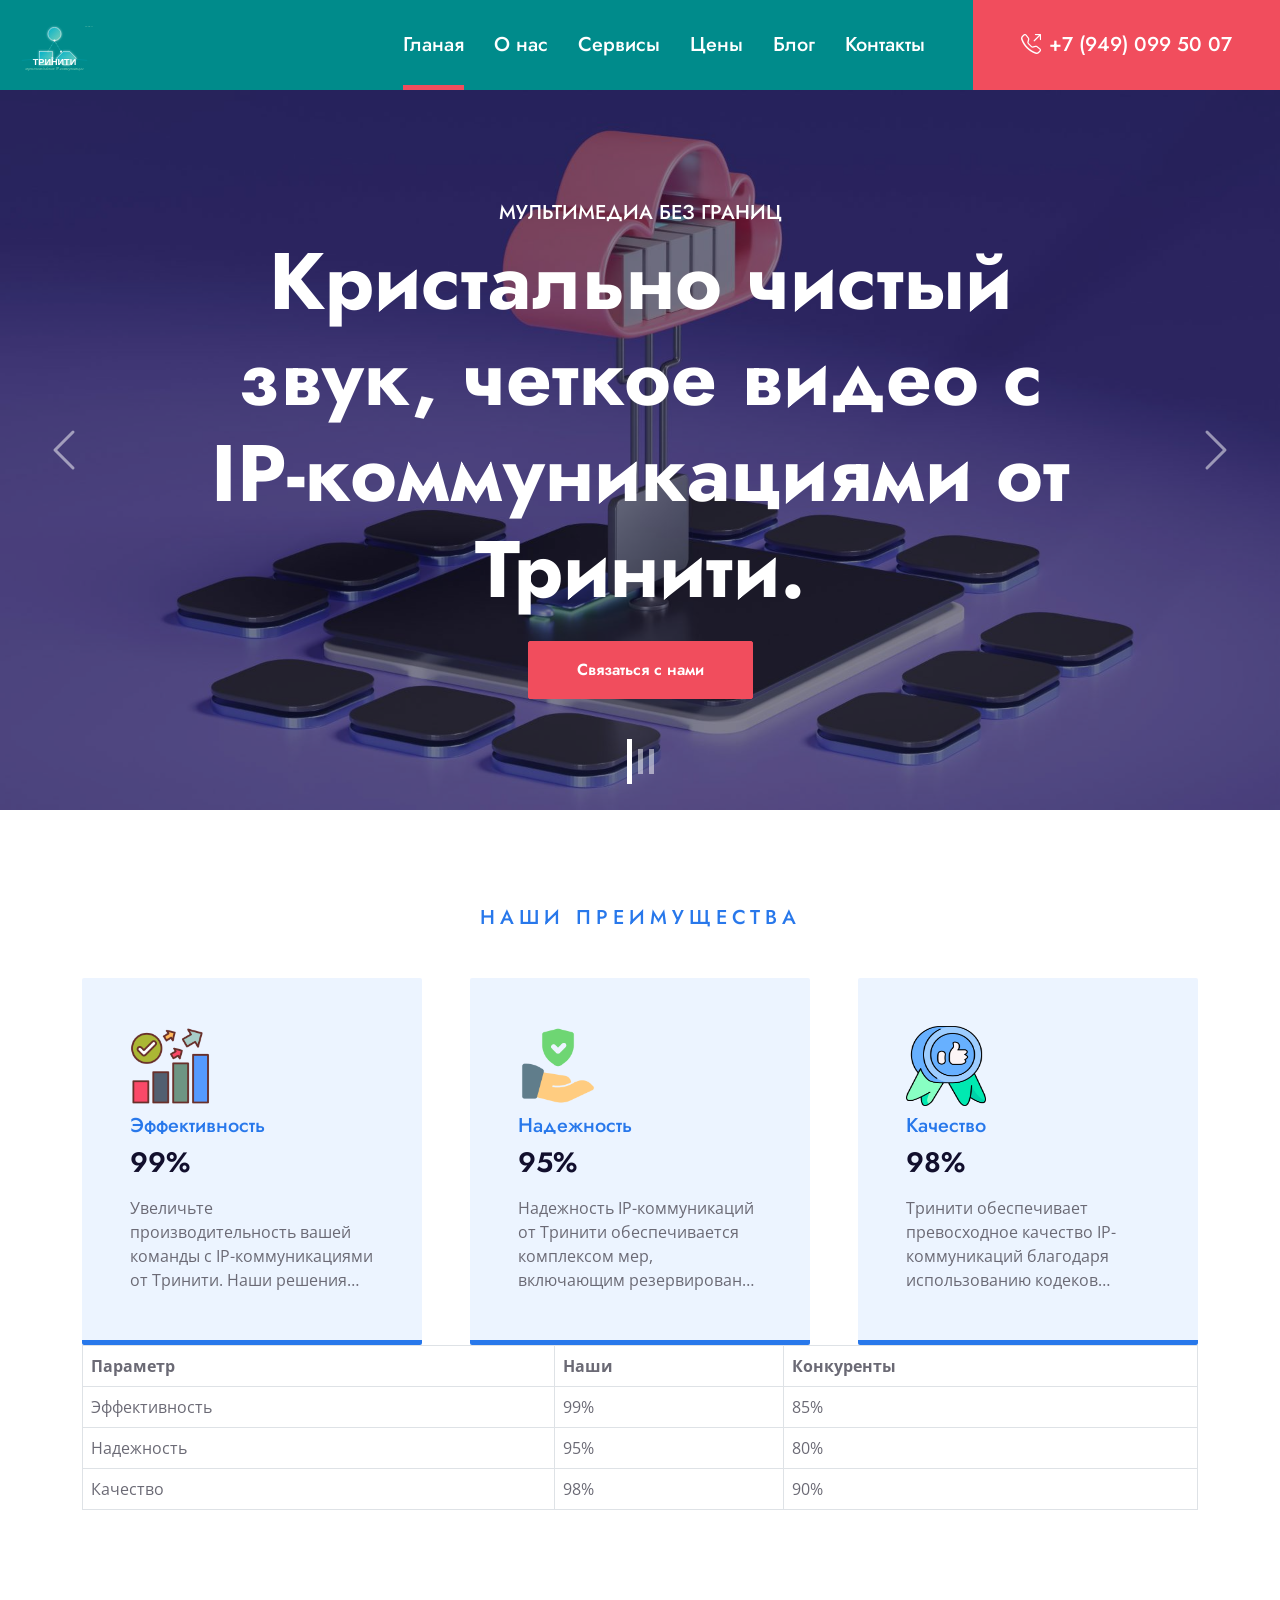
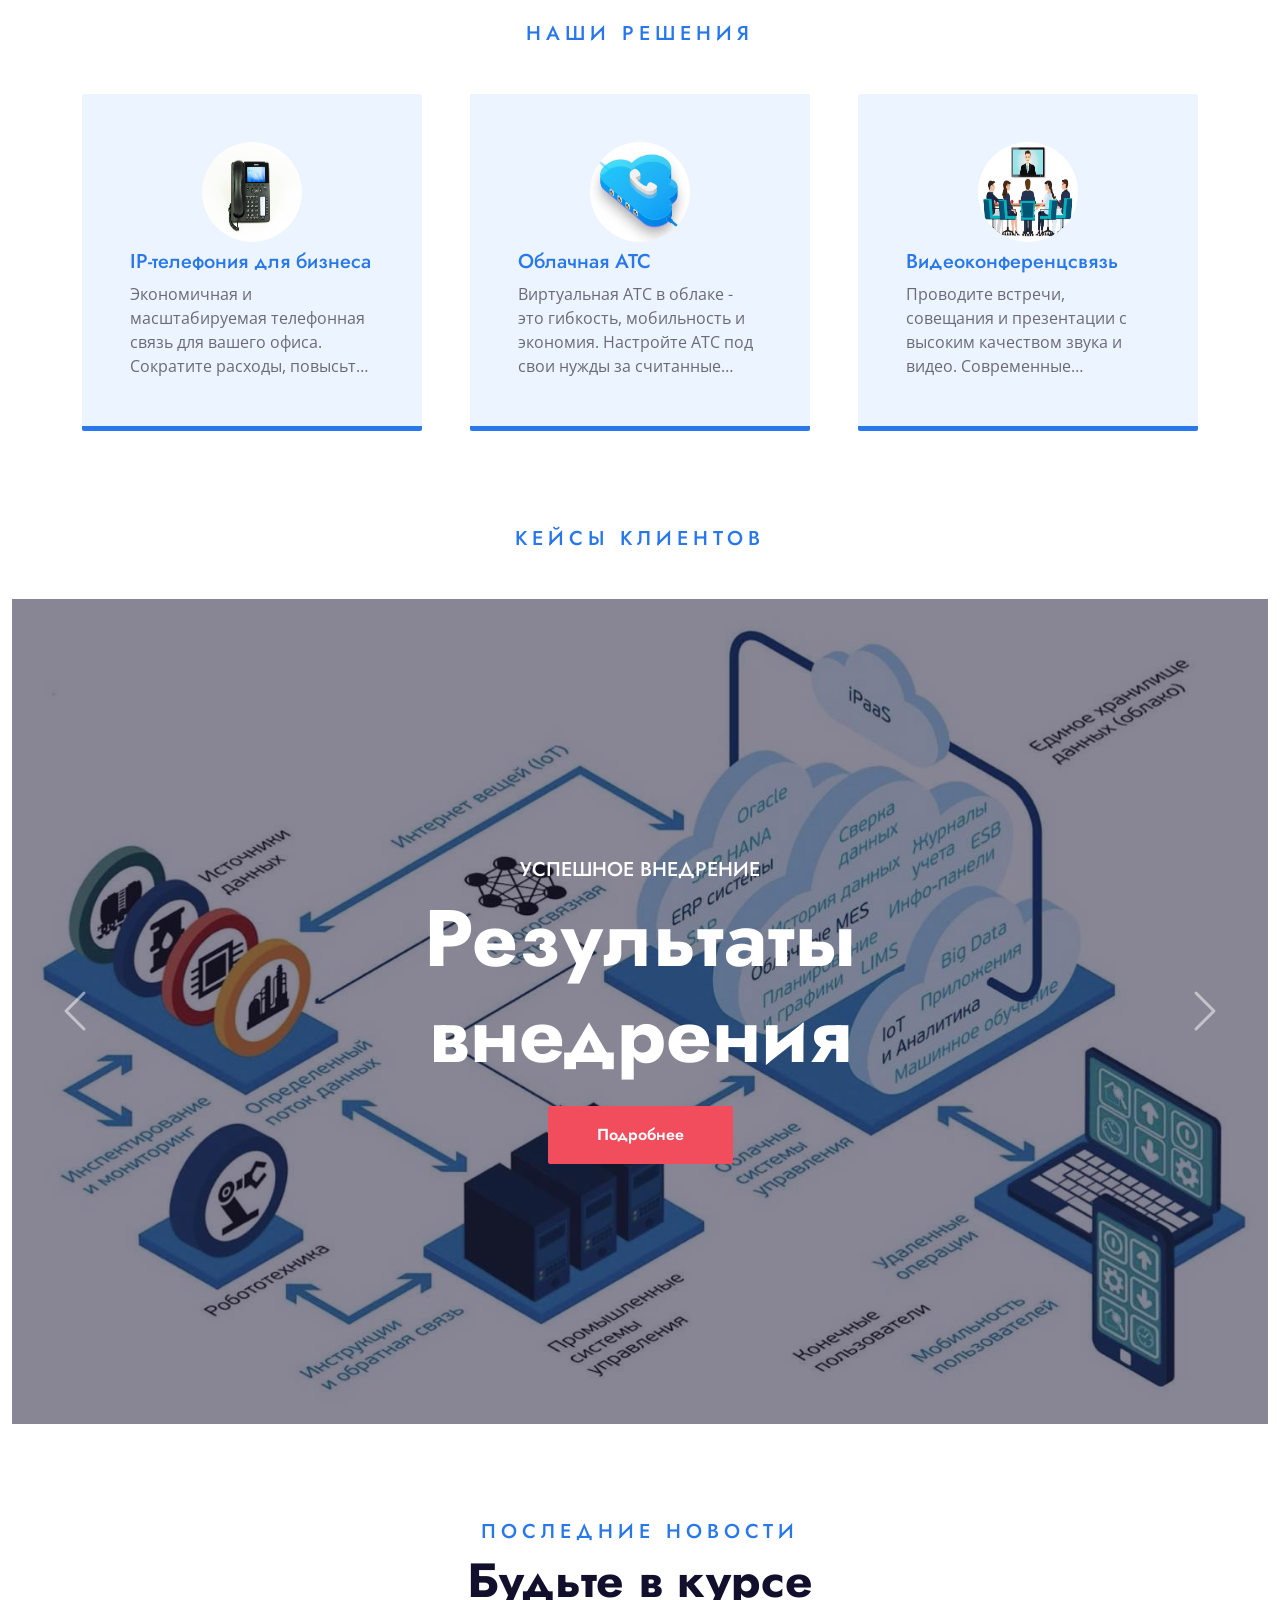
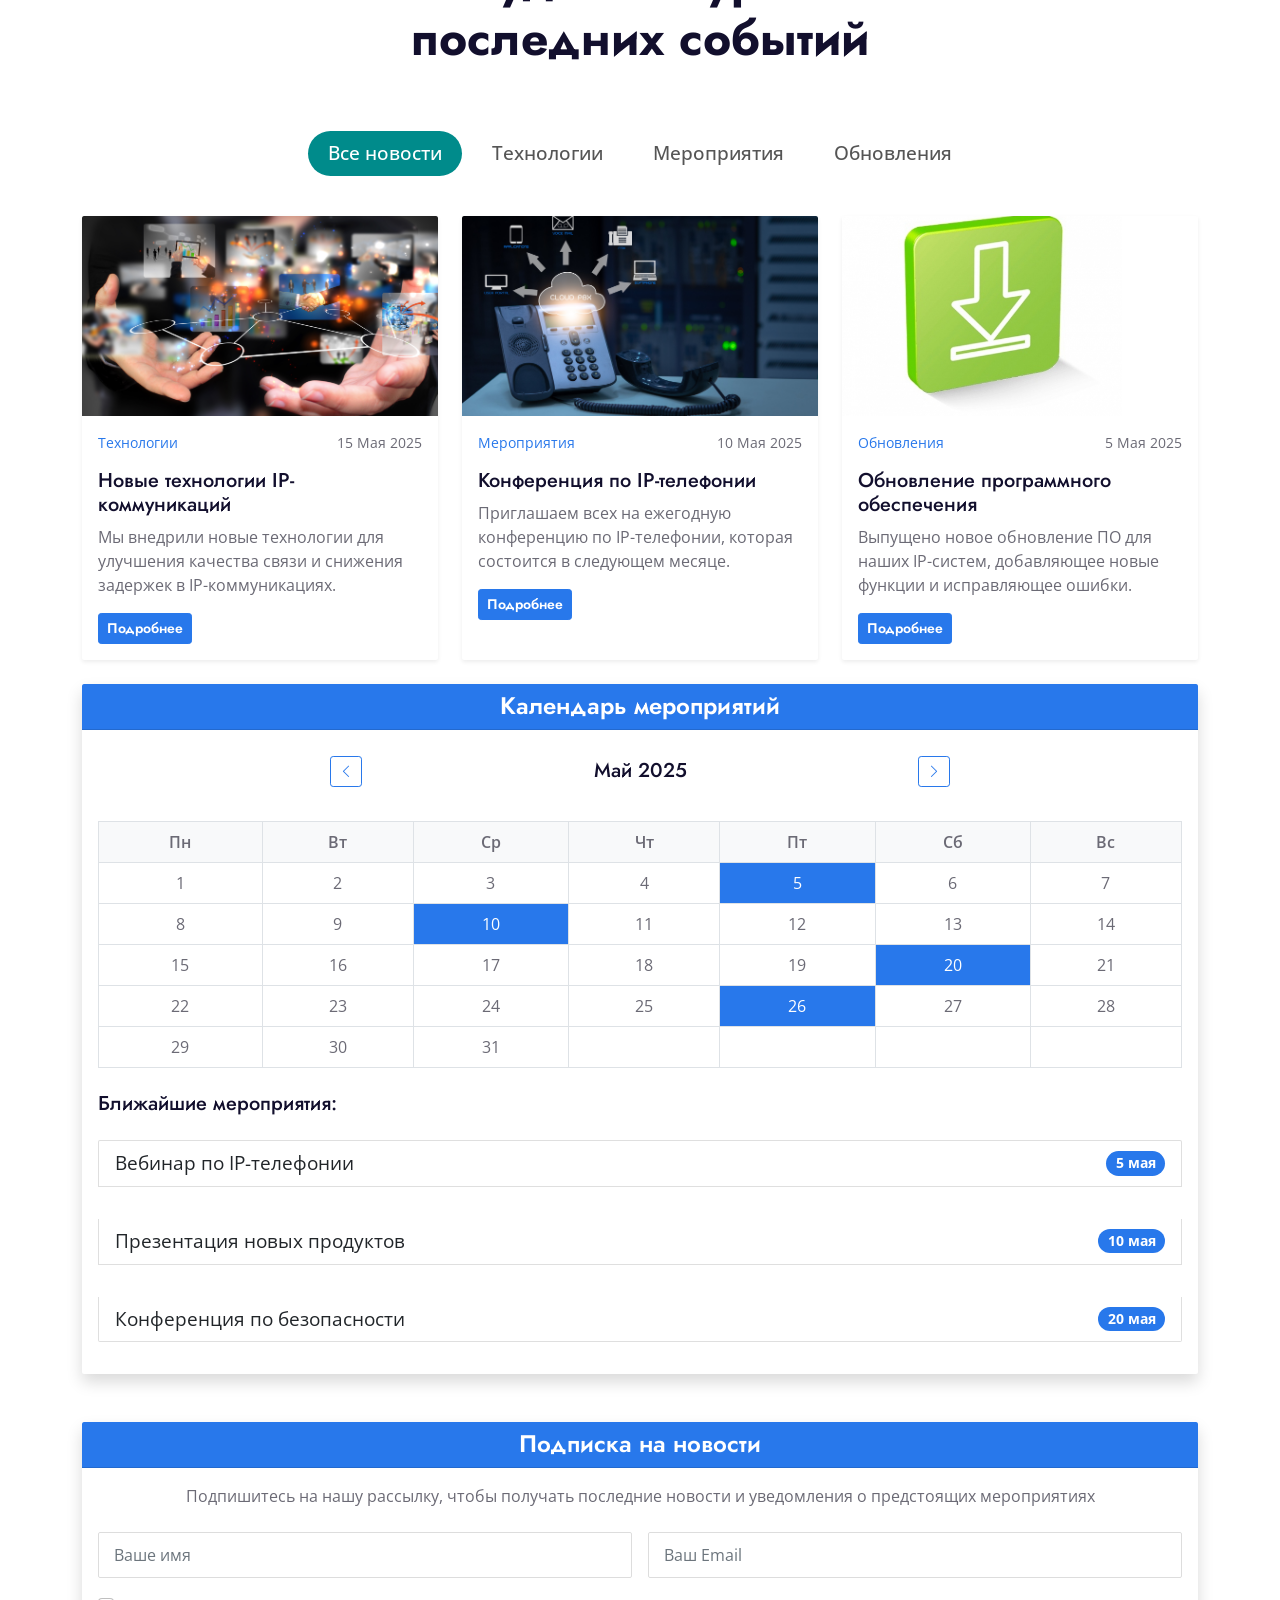
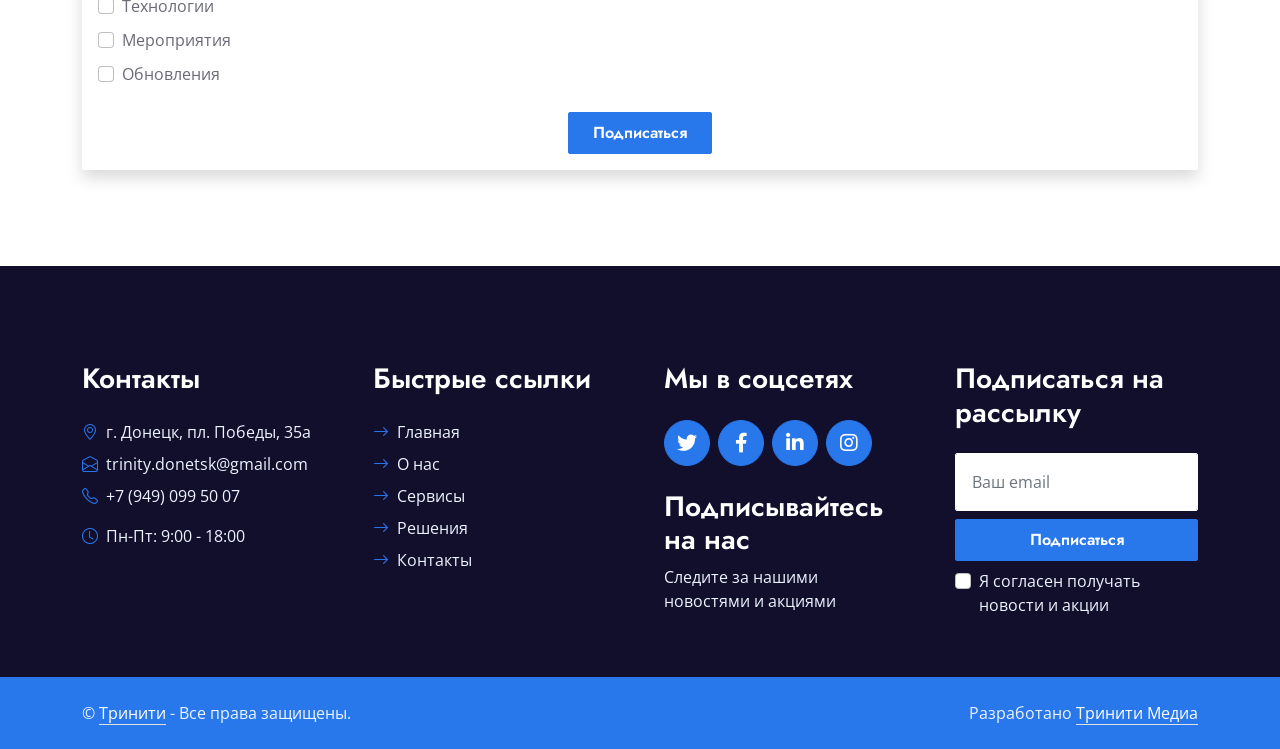
==== index.html @ 36af8159 "first commit" ====
<!DOCTYPE html>
<html lang="en">

<head>
    <meta charset="utf-8">
    <title>Trinity's multimedia</title>
    <meta content="width=device-width, initial-scale=1.0" name="viewport">
    <meta content="Free HTML Templates" name="keywords">
    <meta content="Free HTML Templates" name="description">

    <!-- Favicon -->
    <link href="img/favicon.ico" rel="icon">

    <!-- Google Web Fonts -->
    <link rel="preconnect" href="https://fonts.gstatic.com">
    <link href="https://fonts.googleapis.com/css2?family=Jost:wght@500;600;700&family=Open+Sans:wght@400;600&display=swap" rel="stylesheet"> 

    <!-- Icon Font Stylesheet -->
    <link href="https://cdnjs.cloudflare.com/ajax/libs/font-awesome/5.10.0/css/all.min.css" rel="stylesheet">
    <link href="https://cdn.jsdelivr.net/npm/bootstrap-icons@1.4.1/font/bootstrap-icons.css" rel="stylesheet">
    <link href="lib/flaticon/font/flaticon.css" rel="stylesheet">

    <!-- Libraries Stylesheet -->
    <link href="lib/owlcarousel/assets/owl.carousel.min.css" rel="stylesheet">
    <link href="lib/animate/animate.min.css" rel="stylesheet">

    <!-- Customized Bootstrap Stylesheet -->
    <link href="css/bootstrap.min.css" rel="stylesheet">

    <!-- Template Stylesheet -->
    <link href="css/style.css" rel="stylesheet">
    <link href="css/quizStyle.css" rel="stylesheet">
    <link href="css/news-styles.css" rel="stylesheet">
    
    <!-- Custom Scripts -->
    <script src="js/news-calendar.js" defer></script>
</head>

<body>
    <!-- Navbar Start -->
    <nav class="navbar navbar-expand-lg bg-white navbar-light shadow-sm py-3 py-lg-0 px-3 px-lg-0" style="background-color: darkcyan;">
        <img src="img/trinity-logo.svg" class="logo-img" alt="">
        <button class="navbar-toggler" type="button" data-bs-toggle="collapse" data-bs-target="#navbarCollapse">
            <span class="navbar-toggler-icon"></span>
        </button>
        <div class="collapse navbar-collapse" id="navbarCollapse">
            <div class="navbar-nav ms-auto py-0">
                <a href="index.html" class="nav-item nav-link active">Гланая</a>
                <a href="#about" class="nav-item nav-link">О нас</a>
                <a href="#services" class="nav-item nav-link">Сервисы</a>
                <a href="#pricing" class="nav-item nav-link">Цены</a>
                <a href="#blog" class="nav-item nav-link">Блог</a>
                <a href="#contact" class="nav-item nav-link">Контакты</a>
                <a href="tel:+123456789" class="nav-item nav-link nav-contact bg-secondary text-white px-5 ms-lg-5"><i class="bi bi-telephone-outbound me-2"></i>+7 (949) 099 50 07</a>
            </div>
        </div>
    </nav>
    <!-- Navbar End -->

    <!-- Carousel Start -->
    <div class="container-fluid p-0 mb-5">
        <div id="header-carousel" class="carousel slide carousel-fade" data-bs-ride="carousel">
            <div class="carousel-indicators">
                <button type="button" data-bs-target="#header-carousel" data-bs-slide-to="0" class="active" aria-current="true" aria-label="Slide 1"></button>
                <button type="button" data-bs-target="#header-carousel" data-bs-slide-to="1" aria-label="Slide 2"></button>
                <button type="button" data-bs-target="#header-carousel" data-bs-slide-to="2" aria-label="Slide 3"></button>
              </div>
            <div class="carousel-inner">
                <div class="carousel-item active">
                    <img class="w-100" src="img/carusel-1.jpg" alt="Image">
                    <div class="carousel-caption d-flex flex-column align-items-center justify-content-center">
                        <div class="p-3" style="max-width: 900px;">
                            <h5 class="text-white text-uppercase animated bounceInDown">Мультимедиа без границ</h5>
                            <h1 class="display-1 text-white mb-md-4 animated zoomIn">Кристально чистый звук, четкое видео с IP-коммуникациями от Тринити.</h1>
                            <a href="#" class="btn btn-secondary py-md-3 px-md-5 animated slideInRight">Связаться с нами</a>
                        </div>
                    </div>
                </div>
                <div class="carousel-item">
                    <img class="w-100" src="img/carusel-2.jpg" alt="Image">
                    <div class="carousel-caption d-flex flex-column align-items-center justify-content-center">
                        <div class="p-3" style="max-width: 900px;">
                            <h5 class="text-white text-uppercase animated bounceInDown">IP-коммуникации для вашего бизнеса</h5>
                            <h1 class="display-1 text-white mb-md-4 animated zoomIn">Снизьте расходы и укрепите связь с клиентами</h1>
                            <a href="#" class="btn btn-secondary py-md-3 px-md-5 animated slideInRight">Связаться с нами</a>
                        </div>
                    </div>
                </div>
                <div class="carousel-item">
                    <img class="w-100" src="img/carusel-3.jpg" alt="Image">
                    <div class="carousel-caption d-flex flex-column align-items-center justify-content-center">
                        <div class="p-3" style="max-width: 900px;">
                            <h5 class="text-white text-uppercase animated bounceInDown">Будущее мультимедийных коммуникаций</h5>
                            <h1 class="display-1 text-white mb-md-4 animated zoomIn">Откройте для себя новые возможности связи с передовыми решениями</h1>
                            <a href="#" class="btn btn-secondary py-md-3 px-md-5 animated slideInRight">Связаться с нами</a>
                        </div>
                    </div>
                </div>
            </div>
            <button class="carousel-control-prev" type="button" data-bs-target="#header-carousel"
                data-bs-slide="prev">
                <span class="carousel-control-prev-icon" aria-hidden="true"></span>
                <span class="visually-hidden">Previous</span>
            </button>
            <button class="carousel-control-next" type="button" data-bs-target="#header-carousel"
                data-bs-slide="next">
                <span class="carousel-control-next-icon" aria-hidden="true"></span>
                <span class="visually-hidden">Next</span>
            </button>
        </div>
    </div>
    <!-- Carousel End -->

    <!-- start advantages -->
    <section id="advantages">
        <div class="container-fluid py-5 wow fadeInUp" data-wow-delay="0.1s">
            <div class="container">
                <div class="text-center mx-auto mb-5" style="max-width: 600px;">
                    <h5 class="text-primary text-uppercase" style="letter-spacing: 5px;">Наши преимущества</h5>
                </div>
                <div class="row g-5">
                    <div class="col-lg-4 col-md-6 wow zoomIn" data-wow-delay="0.3s">
                        <div class="advantage-item bg-light border-bottom border-5 border-primary rounded">
                            <div class="position-relative p-5">
                                <img src="img/icon-1.png" style="width: 80px; height: 80px;" alt="">
                                <h5 class="text-primary mb-2 mt-2">Эффективность</h5>
                                <h3 class="mb-3">99%</h3>
                                <p class="truncate">Увеличьте производительность вашей команды с IP-коммуникациями от Тринити. Наши решения предоставляют широкий набор инструментов для совместной работы</p>
                            </div>
                        </div>
                    </div>
                    <div class="col-lg-4 col-md-6 wow zoomIn" data-wow-delay="0.6s">
                        <div class="advantage-item bg-light border-bottom border-5 border-primary rounded">
                            <div class="position-relative p-5">
                                <img src="img/icon-2.png" style="width: 80px; height: 80px;" alt="">
                                <h5 class="text-primary mb-2 mt-2">Надежность</h5>
                                <h3 class="mb-3">95%</h3>
                                <p class="truncate">Надежность IP-коммуникаций от Тринити обеспечивается комплексом мер, включающим резервирование оборудования, мониторинг в режиме 24/7</p>
                            </div>
                        </div>
                    </div>
                    <div class="col-lg-4 col-md-6 wow zoomIn" data-wow-delay="0.9s">
                        <div class="advantage-item bg-light border-bottom border-5 border-primary rounded">
                            <div class="position-relative p-5">
                                <img src="img/icon-3.png" style="width: 80px; height: 80px;" alt="">
                                <h5 class="text-primary mb-2 mt-2">Качество</h5>
                                <h3 class="mb-3">98%</h3>
                                <p class="truncate">Тринити обеспечивает превосходное качество IP-коммуникаций благодаря использованию кодеков последнего поколения, оптимизированной сети и интеллектуальным алгоритмам обработки трафика.</p>
                            </div>
                        </div>
                    </div>
                </div>
                <div class="comparison-table">
                    <table class="table table-bordered">
                        <thead>
                            <tr>
                                <th>Параметр</th>
                                <th>Наши</th>
                                <th>Конкуренты</th>
                            </tr>
                        </thead>
                        <tbody>
                            <tr>
                                <td>Эффективность</td>
                                <td>99%</td>
                                <td>85%</td>
                            </tr>
                            <tr>
                                <td>Надежность</td>
                                <td>95%</td>
                                <td>80%</td>
                            </tr>
                            <tr>
                                <td>Качество</td>
                                <td>98%</td>
                                <td>90%</td>
                            </tr>
                        </tbody>
                    </table>
                </div>
            </div>
        </div>
    </section>
    <!-- end advantages -->

    <!-- Наши решения Start  -->
    <section id="solutions">
        <div class="container-fluid py-5 wow fadeInUp" data-wow-delay="0.1s">
            <div class="container">
                <div class="text-center mx-auto mb-5" style="max-width: 600px;">
                    <h5 class="text-primary text-uppercase" style="letter-spacing: 5px;">Наши решения</h5>
                </div>
                <div class="row g-5">
                    <div class="col-lg-4 col-md-6 wow zoomIn" data-wow-delay="0.3s">
                        <div class="solution-item bg-light border-bottom border-5 border-primary rounded">
                            <div class="position-relative p-5">
                                <img src="img/solution-1.jpg" style="display: block;border-radius: 50%;width: 100px;height: 100px;margin: 0 auto;" alt="">
                                <h5 class="text-primary mb-2 mt-2">IP-телефония для бизнеса</h5>
                                <p class="truncate">Экономичная и масштабируемая телефонная связь для вашего офиса. Сократите расходы, повысьте эффективность и улучшите качество обслуживания клиенто</p>
                            </div>
                        </div>
                    </div>
                    <div class="col-lg-4 col-md-6 wow zoomIn" data-wow-delay="0.6s">
                        <div class="solution-item bg-light border-bottom border-5 border-primary rounded">
                            <div class="position-relative p-5">
                                <img src="img/solution-2.jpg" style="display: block;border-radius: 50%;width: 100px;height: 100px;margin: 0 auto;" alt="">
                                <h5 class="text-primary mb-2 mt-2">Облачная АТС</h5>
                                <p class="truncate">Виртуальная АТС в облаке - это гибкость, мобильность и экономия. Настройте АТС под свои нужды за считанные минуты.</p>
                            </div>
                        </div>
                    </div>
                    <div class="col-lg-4 col-md-6 wow zoomIn" data-wow-delay="0.9s">
                        <div class="solution-item bg-light border-bottom border-5 border-primary rounded">
                            <div class="position-relative p-5">
                                <img src="img/solution-3.jpg" style="display: block;border-radius: 50%;width: 100px;height: 100px;margin: 0 auto;" alt="">
                                <h5 class="text-primary mb-2 mt-2">Видеоконференцсвязь</h5>
                                <p class="truncate">Проводите встречи, совещания и презентации с высоким качеством звука и видео. Современные инструменты для совместной работы, запись конференций, демонстрация экрана. </p>
                            </div>
                        </div>
                    </div>
                </div>
            </div>
    </section>
    <!-- Наши решения End -->

    <!-- case clients -->
    <section id="client-cases">
        <div class="container-fluid py-5 wow fadeInUp" data-wow-delay="0.1s">
            <div class="">
                <div class="text-center mx-auto mb-5" style="max-width: 600px;">
                    <h5 class="text-primary text-uppercase" style="letter-spacing: 5px;">Кейсы клиентов</h5>
                </div>
                <div id="client-carousel" class="carousel slide" data-bs-ride="carousel">
                    <div class="carousel-inner">
                        <div class="carousel-item active">
                            <img class="w-100" src="img/client-case-1.jpeg" alt="Client Case">
                            <div class="carousel-caption d-flex flex-column align-items-center justify-content-center">
                                <div class="p-3" style="max-width: 900px;">
                                    <h5 class="text-white text-uppercase animated bounceInDown">Успешное внедрение</h5>
                                    <h1 class="display-1 text-white mb-md-4 animated zoomIn">Результаты внедрения</h1>
                                    <a href="#" class="btn btn-secondary py-md-3 px-md-5 animated slideInRight">Подробнее</a>
                                </div>
                            </div>
                        </div>
                        <div class="carousel-item">
                            <img class="w-100" src="img/client-case-2.jpg" alt="Client Case">
                            <div class="carousel-caption d-flex flex-column align-items-center justify-content-center">
                                <div class="p-3" style="max-width: 900px;">
                                    <h5 class="text-white text-uppercase animated bounceInDown">Улучшение качества</h5>
                                    <h1 class="display-1 text-white mb-md-4 animated zoomIn">Улучшение звонков и видео</h1>
                                    <a href="#" class="btn btn-secondary py-md-3 px-md-5 animated slideInRight">Подробнее</a>
                                </div>
                            </div>
                        </div>
                        <div class="carousel-item">
                            <img class="w-100" src="img/client-case-2.png" alt="Client Case">
                            <div class="carousel-caption d-flex flex-column align-items-center justify-content-center">
                                <div class="p-3" style="max-width: 900px;">
                                    <h5 class="text-white text-uppercase animated bounceInDown">Увеличение эффективности</h5>
                                    <h1 class="display-1 text-white mb-md-4 animated zoomIn">Увеличение эффективности</h1>
                                    <a href="#" class="btn btn-secondary py-md-3 px-md-5 animated slideInRight">Подробнее</a>
                                </div>
                            </div>
                        </div>
                    </div>
                    <button class="carousel-control-prev" type="button" data-bs-target="#client-carousel" data-bs-slide="prev">
                        <span class="carousel-control-prev-icon" aria-hidden="true"></span>
                        <span class="visually-hidden">Previous</span>
                    </button>
                    <button class="carousel-control-next" type="button" data-bs-target="#client-carousel" data-bs-slide="next">
                        <span class="carousel-control-next-icon" aria-hidden="true"></span>
                        <span class="visually-hidden">Next</span>
                    </button>
                </div>
            </div>
        </div>
    </section>
    <!-- case clients end -->

    <!-- Latest News Start -->
    <section id="latest-news">
        <div class="container-fluid py-5 wow fadeInUp" data-wow-delay="0.1s">
            <div class="container">
                <div class="text-center mx-auto mb-5" style="max-width: 600px;">
                    <h5 class="text-primary text-uppercase" style="letter-spacing: 5px;">ПОСЛЕДНИЕ НОВОСТИ</h5>
                    <h1 class="display-5 mb-0">Будьте в курсе последних событий</h1>
                </div>
                
                <!-- News Categories Filter -->
                <div class="row mb-4">
                    <div class="col-12">
                        <ul class="nav nav-pills d-flex justify-content-center mb-4">
                            <li class="nav-item">
                                <a class="nav-link active" data-bs-toggle="pill" href="#tab-1">Все новости</a>
                            </li>
                            <li class="nav-item">
                                <a class="nav-link" data-bs-toggle="pill" href="#tab-2">Технологии</a>
                            </li>
                            <li class="nav-item">
                                <a class="nav-link" data-bs-toggle="pill" href="#tab-3">Мероприятия</a>
                            </li>
                            <li class="nav-item">
                                <a class="nav-link" data-bs-toggle="pill" href="#tab-4">Обновления</a>
                            </li>
                        </ul>
                        
                        <div class="tab-content">
                            <div id="tab-1" class="tab-pane fade show active">
                                <div class="row g-4">
                                    <div class="col-md-6 col-lg-4">
                                        <div class="card h-100 shadow-sm">
                                            <img src="img/news-1.jpg" class="card-img-top" alt="Новость 1">
                                            <div class="card-body">
                                                <div class="d-flex justify-content-between mb-3">
                                                    <small class="text-primary">Технологии</small>
                                                    <small>15 Мая 2025</small>
                                                </div>
                                                <h5 class="card-title">Новые технологии IP-коммуникаций</h5>
                                                <p class="card-text">Мы внедрили новые технологии для улучшения качества связи и снижения задержек в IP-коммуникациях.</p>
                                                <a href="#" class="btn btn-sm btn-primary">Подробнее</a>
                                            </div>
                                        </div>
                                    </div>
                                    <div class="col-md-6 col-lg-4">
                                        <div class="card h-100 shadow-sm">
                                            <img src="img/news-2.jpeg" class="card-img-top" alt="Новость 2">
                                            <div class="card-body">
                                                <div class="d-flex justify-content-between mb-3">
                                                    <small class="text-primary">Мероприятия</small>
                                                    <small>10 Мая 2025</small>
                                                </div>
                                                <h5 class="card-title">Конференция по IP-телефонии</h5>
                                                <p class="card-text">Приглашаем всех на ежегодную конференцию по IP-телефонии, которая состоится в следующем месяце.</p>
                                                <a href="#" class="btn btn-sm btn-primary">Подробнее</a>
                                            </div>
                                        </div>
                                    </div>
                                    <div class="col-md-6 col-lg-4">
                                        <div class="card h-100 shadow-sm">
                                            <img src="img/news-3.jpg" style="width: 280px;" class="card-img-top" alt="Новость 3">
                                            <div class="card-body">
                                                <div class="d-flex justify-content-between mb-3">
                                                    <small class="text-primary">Обновления</small>
                                                    <small>5 Мая 2025</small>
                                                </div>
                                                <h5 class="card-title">Обновление программного обеспечения</h5>
                                                <p class="card-text">Выпущено новое обновление ПО для наших IP-систем, добавляющее новые функции и исправляющее ошибки.</p>
                                                <a href="#" class="btn btn-sm btn-primary">Подробнее</a>
                                            </div>
                                        </div>
                                    </div>
                                </div>
                            </div>
                            <div id="tab-2" class="tab-pane fade">
                                <div class="row g-4">
                                    <div class="col-md-6 col-lg-4">
                                        <div class="card h-100 shadow-sm">
                                            <img src="img/news-1.jpg" class="card-img-top" alt="Технологии 1">
                                            <div class="card-body">
                                                <div class="d-flex justify-content-between mb-3">
                                                    <small class="text-primary">Технологии</small>
                                                    <small>15 Мая 2025</small>
                                                </div>
                                                <h5 class="card-title">Новые технологии IP-коммуникаций</h5>
                                                <p class="card-text">Мы внедрили новые технологии для улучшения качества связи и снижения задержек в IP-коммуникациях.</p>
                                                <a href="#" class="btn btn-sm btn-primary">Подробнее</a>
                                            </div>
                                        </div>
                                    </div>
                                    <div class="col-md-6 col-lg-4">
                                        <div class="card h-100 shadow-sm">
                                            <img src="img/news-4.jpg" class="card-img-top" alt="Технологии 2">
                                            <div class="card-body">
                                                <div class="d-flex justify-content-between mb-3">
                                                    <small class="text-primary">Технологии</small>
                                                    <small>1 Мая 2025</small>
                                                </div>
                                                <h5 class="card-title">Инновации в IP-видеонаблюдении</h5>
                                                <p class="card-text">Представляем новые камеры с улучшенным ночным видением и распознаванием лиц.</p>
                                                <a href="#" class="btn btn-sm btn-primary">Подробнее</a>
                                            </div>
                                        </div>
                                    </div>
                                </div>
                            </div>
                            <div id="tab-3" class="tab-pane fade">
                                <div class="row g-4">
                                    <div class="col-md-6 col-lg-4">
                                        <div class="card h-100 shadow-sm">
                                            <img src="img/news-2.jpeg" class="card-img-top" alt="Мероприятие 1">
                                            <div class="card-body">
                                                <div class="d-flex justify-content-between mb-3">
                                                    <small class="text-primary">Мероприятия</small>
                                                    <small>10 Мая 2025</small>
                                                </div>
                                                <h5 class="card-title">Конференция по IP-телефонии</h5>
                                                <p class="card-text">Приглашаем всех на ежегодную конференцию по IP-телефонии, которая состоится в следующем месяце.</p>
                                                <a href="#" class="btn btn-sm btn-primary">Подробнее</a>
                                            </div>
                                        </div>
                                    </div>
                                    <div class="col-md-6 col-lg-4">
                                        <div class="card h-100 shadow-sm">
                                            <img src="img/news-7.webp" class="card-img-top" alt="Мероприятие 2">
                                            <div class="card-body">
                                                <div class="d-flex justify-content-between mb-3">
                                                    <small class="text-primary">Мероприятия</small>
                                                    <small>25 Апреля 2025</small>
                                                </div>
                                                <h5 class="card-title">Вебинар по настройке IP-АТС</h5>
                                                <p class="card-text">Бесплатный онлайн-вебинар по настройке и оптимизации работы IP-АТС для бизнеса.</p>
                                                <a href="#" class="btn btn-sm btn-primary">Подробнее</a>
                                            </div>
                                        </div>
                                    </div>
                                </div>
                            </div>
                            <div id="tab-4" class="tab-pane fade">
                                <div class="row g-4">
                                    <div class="col-md-6 col-lg-4">
                                        <div class="card h-100 shadow-sm">
                                            <img src="img/news-3.jpg" class="card-img-top" alt="Обновление 1">
                                            <div class="card-body">
                                                <div class="d-flex justify-content-between mb-3">
                                                    <small class="text-primary">Обновления</small>
                                                    <small>5 Мая 2025</small>
                                                </div>
                                                <h5 class="card-title">Обновление программного обеспечения</h5>
                                                <p class="card-text">Выпущено новое обновление ПО для наших IP-систем, добавляющее новые функции и исправляющее ошибки.</p>
                                                <a href="#" class="btn btn-sm btn-primary">Подробнее</a>
                                            </div>
                                        </div>
                                    </div>
                                    <div class="col-md-6 col-lg-4">
                                        <div class="card h-100 shadow-sm">
                                            <img src="img/news-5.webp" class="card-img-top" alt="Обновление 2">
                                            <div class="card-body">
                                                <div class="d-flex justify-content-between mb-3">
                                                    <small class="text-primary">Обновления</small>
                                                    <small>20 Апреля 2025</small>
                                                </div>
                                                <h5 class="card-title">Новая версия мобильного приложения</h5>
                                                <p class="card-text">Доступна новая версия нашего мобильного приложения с улучшенным интерфейсом и новыми функциями.</p>
                                                <a href="#" class="btn btn-sm btn-primary">Подробнее</a>
                                            </div>
                                        </div>
                                    </div>
                                </div>
                            </div>
                        </div>
                    </div>
                </div>
                
                <!-- Events Calendar -->
                <div class="row mb-5">
                    <div class="col-lg-12 mx-auto">
                        <div class="card shadow">
                            <div class="card-header bg-primary text-white">
                                <h4 class="mb-0 text-center" style="color: #fff;">Календарь мероприятий</h4>
                            </div>
                            <div class="card-body">
                                <div class="calendar-container">
                                    <div class="calendar-header d-flex justify-content-between align-items-center mb-4">
                                        <button class="btn btn-sm btn-outline-primary" id="prev-month"><i class="bi bi-chevron-left"></i></button>
                                        <h5 class="mb-0" id="current-month">Май 2025</h5>
                                        <button class="btn btn-sm btn-outline-primary" id="next-month"><i class="bi bi-chevron-right"></i></button>
                                    </div>
                                    <table class="table table-bordered text-center">
                                        <thead>
                                            <tr>
                                                <th>Пн</th>
                                                <th>Вт</th>
                                                <th>Ср</th>
                                                <th>Чт</th>
                                                <th>Пт</th>
                                                <th>Сб</th>
                                                <th>Вс</th>
                                            </tr>
                                        </thead>
                                        <tbody id="calendar-body">
                                            <tr>
                                                <td>1</td>
                                                <td>2</td>
                                                <td>3</td>
                                                <td>4</td>
                                                <td class="bg-primary text-white" data-bs-toggle="tooltip" title="Вебинар по IP-телефонии">5</td>
                                                <td>6</td>
                                                <td>7</td>
                                            </tr>
                                            <tr>
                                                <td>8</td>
                                                <td>9</td>
                                                <td class="bg-primary text-white" data-bs-toggle="tooltip" title="Презентация новых продуктов">10</td>
                                                <td>11</td>
                                                <td>12</td>
                                                <td>13</td>
                                                <td>14</td>
                                            </tr>
                                            <tr>
                                                <td>15</td>
                                                <td>16</td>
                                                <td>17</td>
                                                <td>18</td>
                                                <td>19</td>
                                                <td class="bg-primary text-white" data-bs-toggle="tooltip" title="Конференция по безопасности">20</td>
                                                <td>21</td>
                                            </tr>
                                            <tr>
                                                <td>22</td>
                                                <td>23</td>
                                                <td>24</td>
                                                <td>25</td>
                                                <td class="bg-primary text-white" data-bs-toggle="tooltip" title="Тренинг для партнеров">26</td>
                                                <td>27</td>
                                                <td>28</td>
                                            </tr>
                                            <tr>
                                                <td>29</td>
                                                <td>30</td>
                                                <td>31</td>
                                                <td></td>
                                                <td></td>
                                                <td></td>
                                                <td></td>
                                            </tr>
                                        </tbody>
                                    </table>
                                </div>
                                <div class="upcoming-events mt-4">
                                    <h5>Ближайшие мероприятия:</h5>
                                    <ul class="list-group">
                                        <li class="list-group-item d-flex justify-content-between align-items-center">
                                            Вебинар по IP-телефонии
                                            <span class="badge bg-primary rounded-pill">5 мая</span>
                                        </li>
                                        <li class="list-group-item d-flex justify-content-between align-items-center">
                                            Презентация новых продуктов
                                            <span class="badge bg-primary rounded-pill">10 мая</span>
                                        </li>
                                        <li class="list-group-item d-flex justify-content-between align-items-center">
                                            Конференция по безопасности
                                            <span class="badge bg-primary rounded-pill">20 мая</span>
                                        </li>
                                    </ul>
                                </div>
                            </div>
                        </div>
                    </div>
                </div>
                
                <!-- Newsletter Subscription -->
                <div class="row">
                    <div class="col-lg-12 mx-auto">
                        <div class="card shadow">
                            <div class="card-header bg-primary text-white text-center">
                                <h4 class="mb-0" style="color: #fff;">Подписка на новости</h4>
                            </div>
                            <div class="card-body">
                                <p class="text-center mb-4">Подпишитесь на нашу рассылку, чтобы получать последние новости и уведомления о предстоящих мероприятиях</p>
                                <form>
                                    <div class="row g-3">
                                        <div class="col-md-6">
                                            <input type="text" class="form-control" placeholder="Ваше имя" required>
                                        </div>
                                        <div class="col-md-6">
                                            <input type="email" class="form-control" placeholder="Ваш Email" required>
                                        </div>
                                        <div class="col-12">
                                            <div class="form-check">
                                                <input class="form-check-input" type="checkbox" value="" id="news-tech">
                                                <label class="form-check-label" for="news-tech">
                                                    Технологии
                                                </label>
                                            </div>
                                            <div class="form-check">
                                                <input class="form-check-input" type="checkbox" value="" id="news-events">
                                                <label class="form-check-label" for="news-events">
                                                    Мероприятия
                                                </label>
                                            </div>
                                            <div class="form-check">
                                                <input class="form-check-input" type="checkbox" value="" id="news-updates">
                                                <label class="form-check-label" for="news-updates">
                                                    Обновления
                                                </label>
                                            </div>
                                        </div>
                                        <div class="col-12 text-center">
                                            <button type="submit" class="btn btn-primary px-4 py-2">Подписаться</button>
                                        </div>
                                    </div>
                                </form>
                            </div>
                        </div>
                    </div>
                </div>
            </div>
        </div>
    </section>
    <!-- Latest News End -->

    <!-- Footer Start -->
    <section id="footer">
        <div class="container-fluid bg-dark text-light mt-5 py-5 wow fadeInUp" data-wow-delay="0.1s">
            <div class="container pt-5">
                <div class="row g-5">
                    <div class="col-lg-3 col-md-6">
                        <h3 class="text-white mb-4">Контакты</h3>
                        <p class="mb-2"><i class="bi bi-geo-alt text-primary me-2"></i>г. Донецк, пл. Победы, 35а</p>
                        <p class="mb-2"><i class="bi bi-envelope-open text-primary me-2"></i>trinity.donetsk@gmail.com</p>
                        <p class="mb-0"><i class="bi bi-telephone text-primary me-2"></i>+7 (949) 099 50 07</p>
                        <p class="mt-3"><i class="bi bi-clock text-primary me-2"></i>Пн-Пт: 9:00 - 18:00</p>
                    </div>
                    <div class="col-lg-3 col-md-6">
                        <h3 class="text-white mb-4">Быстрые ссылки</h3>
                        <div class="d-flex flex-column">
                            <a class="text-light mb-2" href="#"><i class="bi bi-arrow-right text-primary me-2"></i>Главная</a>
                            <a class="text-light mb-2" href="#about"><i class="bi bi-arrow-right text-primary me-2"></i>О нас</a>
                            <a class="text-light mb-2" href="#services"><i class="bi bi-arrow-right text-primary me-2"></i>Сервисы</a>
                            <a class="text-light mb-2" href="#solutions"><i class="bi bi-arrow-right text-primary me-2"></i>Решения</a>
                            <a class="text-light" href="#contact"><i class="bi bi-arrow-right text-primary me-2"></i>Контакты</a>
                        </div>
                    </div>
                    <div class="col-lg-3 col-md-6">
                        <h3 class="text-white mb-4">Мы в соцсетях</h3>
                        <div class="d-flex">
                            <a class="btn btn-lg btn-primary btn-lg-square rounded-circle me-2" href="#"><i class="fab fa-twitter fw-normal"></i></a>
                            <a class="btn btn-lg btn-primary btn-lg-square rounded-circle me-2" href="#"><i class="fab fa-facebook-f fw-normal"></i></a>
                            <a class="btn btn-lg btn-primary btn-lg-square rounded-circle me-2" href="#"><i class="fab fa-linkedin-in fw-normal"></i></a>
                            <a class="btn btn-lg btn-primary btn-lg-square rounded-circle" href="#"><i class="fab fa-instagram fw-normal"></i></a>
                        </div>
                        <h3 class="text-white mb-2 mt-4">Подписывайтесь на нас</h3>
                        <p class="text-light">Следите за нашими новостями и акциями</p>
                    </div>
                    <div class="col-lg-3 col-md-6">
                        <h3 class="text-white mb-4">Подписаться на рассылку</h3>
                        <form class="mx-auto">
                            <div class="input-group">
                                <input type="email" class="form-control border-white p-3" placeholder="Ваш email">
                            </div>
                            <div class="input-group mt-2">
                                <button class="btn btn-primary px-4 py-2 w-100">Подписаться</button>
                            </div>
                            <div class="form-check mt-2">
                                <input class="form-check-input" type="checkbox" id="newsletter-consent">
                                <label class="form-check-label text-light" for="newsletter-consent">Я согласен получать новости и акции</label>
                            </div>
                        </form>
                    </div>
                </div>
            </div>
        </div>
        <div class="container-fluid bg-primary text-light py-4">
            <div class="container">
                <div class="row">
                    <div class="col-md-6 text-center text-md-start mb-3 mb-md-0">
                        <p class="mb-0">&copy; <a class="text-white border-bottom" href="#">Тринити</a> - Все права защищены.</p>
                    </div>
                    <div class="col-md-6 text-center text-md-end">
                        <p class="mb-0">Разработано <a class="text-white border-bottom" href="#">Тринити Медиа</a></p>
                    </div>
                </div>
            </div>
        </div>
    </section>
    <!-- Footer End -->

    <!-- Back to Top -->
    <a href="#" class="btn btn-lg btn-secondary btn-lg-square rounded back-to-top"><i class="bi bi-arrow-up"></i></a>


    <!-- JavaScript Libraries -->
    <script src="https://code.jquery.com/jquery-3.4.1.min.js"></script>
    <script src="https://cdn.jsdelivr.net/npm/bootstrap@5.0.0/dist/js/bootstrap.bundle.min.js"></script>
    <script src="lib/wow/wow.min.js"></script>
    <script src="lib/easing/easing.min.js"></script>
    <script src="lib/waypoints/waypoints.min.js"></script>
    <script src="lib/owlcarousel/owl.carousel.min.js"></script>

    <!-- Template Javascript -->
    <script src="js/main.js"></script>
    <script src="js/quizScript.js"></script>
</body>

</html>
---- lib/flaticon/font/flaticon.css ----
@font-face {
    font-family: "flaticon";
    src: url("./flaticon.ttf?7ecca773380623aac2649a7edcc0a3f2") format("truetype"),
url("./flaticon.woff?7ecca773380623aac2649a7edcc0a3f2") format("woff"),
url("./flaticon.woff2?7ecca773380623aac2649a7edcc0a3f2") format("woff2"),
url("./flaticon.eot?7ecca773380623aac2649a7edcc0a3f2#iefix") format("embedded-opentype"),
url("./flaticon.svg?7ecca773380623aac2649a7edcc0a3f2#flaticon") format("svg");
}

i[class^="flaticon-"]:before, i[class*=" flaticon-"]:before {
    font-family: flaticon !important;
    font-style: normal;
    font-weight: normal !important;
    font-variant: normal;
    text-transform: none;
    line-height: 1;
    -webkit-font-smoothing: antialiased;
    -moz-osx-font-smoothing: grayscale;
}

.flaticon-security-system:before {
    content: "\f101";
}
.flaticon-cctv:before {
    content: "\f102";
}
.flaticon-socket:before {
    content: "\f103";
}
.flaticon-setup:before {
    content: "\f104";
}
.flaticon-surveillance:before {
    content: "\f105";
}
.flaticon-recorder:before {
    content: "\f106";
}
.flaticon-wireless:before {
    content: "\f107";
}
.flaticon-ip-camera:before {
    content: "\f108";
}
.flaticon-double:before {
    content: "\f109";
}
.flaticon-camera:before {
    content: "\f10a";
}
---- css/style.css ----
/********** Template CSS **********/
:root {
    --primary: #2878EB;
    --secondary: #F14D5D;
    --light: #ECF4FF;
    --dark: #120F2D;
}

[class^=flaticon-]:before,
[class*=" flaticon-"]:before,
[class^=flaticon-]:after,
[class*=" flaticon-"]:after {
    font-size: inherit;
    margin-left: 0;
}

h1,
h2,
.font-weight-bold {
    font-weight: 700 !important;
}

h3,
h4,
.font-weight-semi-bold {
    font-weight: 600 !important;
}

h5,
h6,
.font-weight-medium {
    font-weight: 500 !important;
}

.btn {
    font-family: 'Jost', sans-serif;
    font-weight: 600;
    transition: .5s;
}

.btn-primary,
.btn-secondary,
.btn-primary:hover,
.btn-secondary:hover {
    color: #FFFFFF;
}

.btn-primary:hover {
    background: var(--secondary);
    border-color: var(--secondary);
}

.btn-secondary:hover {
    background: var(--primary);
    border-color: var(--primary);
}

.btn-square {
    width: 36px;
    height: 36px;
}

.btn-sm-square {
    width: 28px;
    height: 28px;
}

.btn-lg-square {
    width: 46px;
    height: 46px;
}

.btn-square,
.btn-sm-square,
.btn-lg-square {
    padding-left: 0;
    padding-right: 0;
    text-align: center;
}

.back-to-top {
    position: fixed;
    display: none;
    right: 45px;
    bottom: 45px;
    z-index: 99;
}

.navbar-light .navbar-nav .nav-link {
    font-family: 'Jost', sans-serif;
    position: relative;
    margin-left: 30px;
    padding: 30px 0;
    font-size: 20px;
    font-weight: 500;
    /* color: var(--dark); */
    color: #fff;
    outline: none;
    transition: .5s;
}

.sticky-top.navbar-light .navbar-nav .nav-link {
    padding: 20px 0;
}

.navbar-light .navbar-nav .nav-link:hover,
.navbar-light .navbar-nav .nav-link.active {
    /* color: var(--primary); */
    color: #fff;
}

@media (min-width: 992px) {
    .navbar-light .navbar-nav .nav-link::before {
        position: absolute;
        content: "";
        width: 0;
        height: 5px;
        bottom: 0;
        left: 50%;
        /* background: var(--primary); */
        background: #F14D5D;
        transition: .5s;
    }

    .navbar-light .navbar-nav .nav-link:hover::before,
    .navbar-light .navbar-nav .nav-link.active::before {
        width: 100%;
        left: 0;
    }

    .navbar-light .navbar-nav .nav-link.nav-contact::before {
        display: none;
    }
}

@media (max-width: 991.98px) {
    .navbar-light .navbar-nav .nav-link  {
        margin-left: 0;
        padding: 10px 0;
    }
}

.carousel-caption {
    top: 0;
    left: 0;
    right: 0;
    bottom: 0;
    background: rgba(18, 15, 45, .5);
    z-index: 1;
}

@media (max-width: 576px) {
    .carousel-caption h5 {
        font-size: 14px;
        font-weight: 500 !important;
    }

    .carousel-caption h1 {
        font-size: 30px;
        font-weight: 600 !important;
    }
}

.carousel-control-prev,
.carousel-control-next {
    width: 10%;
}

.carousel-control-prev-icon,
.carousel-control-next-icon {
    width: 3rem;
    height: 3rem;
}

.carousel-indicators {
    align-items: flex-end;
}

.carousel-indicators [data-bs-target] {
    width: 5px;
    height: 25px;
}

.carousel-indicators .active {
    height: 45px;
}

.hero-header {
    background: linear-gradient(rgba(18, 15, 45, .5), rgba(18, 15, 45, .5)), url(../img/carousel-1.jpg) top right no-repeat;
    background-size: cover;
}

.service-item div {
    z-index: 1;
}

.service-item div::after {
    position: absolute;
    content: "";
    width: 0;
    height: 100%;
    top: 0;
    left: 0;
    border-radius: 2px 2px 0 0;
    transition: .5s;
    z-index: -1;
}

.service-item div:hover::after {
    width: 100%;
    background: var(--primary);
}

.service-item * {
    transition: .5s;
}

.service-item:hover * {
    color: var(--light) !important;
}

.bg-offer {
    background: linear-gradient(rgba(18, 15, 45, .5), rgba(18, 15, 45, .5)), url(../img/carousel-2.jpg) top right no-repeat;
    background-size: cover;
}

.testimonial-carousel .owl-dots {
    height: 45px;
    margin-top: 5px;
    display: flex;
    align-items: flex-end;
    justify-content: center;
}

.testimonial-carousel .owl-dot {
    position: relative;
    display: inline-block;
    margin: 0 5px;
    width: 5px;
    height: 25px;
    background: #DDDDDD;
    transition: .5s;
}

.testimonial-carousel .owl-dot.active {
    height: 45px;
    background: var(--primary);
}

.testimonial-carousel .owl-item .testimonial-text,
.testimonial-carousel .owl-item .testimonial-text * {
    transition: .5s;
}

.testimonial-carousel .owl-item.center .testimonial-text {
    background: var(--primary) !important;
}

.testimonial-carousel .owl-item.center .testimonial-text * {
    color: #FFFFFF !important;
}

.blog-date {
    position: absolute;
    width: 90px;
    height: 65px;
    top: 75px;
    left: -25px;
    display: flex;
    align-items: center;
    justify-content: center;
    flex-direction: column;
    background: var(--secondary);
}

.blog-date::after {
    position: absolute;
    content: "";
    width: 0;
    height: 0;
    top: -25px;
    left: 0;
    border: 13px solid;
    border-color: transparent #D34351 #D34351 transparent;
    z-index: -1;
}

.logo-text{
    font-size: 1.0rem;
}

.logo-pic{
    width: 100px;
    margin: 0 auto;
}

.logo-img{
    width: 8.5%;
}

.truncate {
    margin: 0; /* Убираем внешний отступ */
    -webkit-line-clamp: 4; /* Число отображаемых строк */
    display: -webkit-box; /* Включаем флексбоксы */
    -webkit-box-orient: vertical; /* Вертикальная ориентация */
    overflow: hidden; /* Обрезаем всё за пределами блока */
}
---- css/quizStyle.css ----
@import url("https://fonts.googleapis.com/css2?family=Poppins:wght@200;400&display=swap");

:root {
  --accent-color: #2878EB;
}

* {
  box-sizing: border-box;
}



.quiz-container {
  background-color: #fff;
  border-radius: 20px;
  box-shadow: rgba(99, 99, 99, 0.2) 0px 2px 8px 0px;
  /* width: 900px; */
  padding: 4rem;
  margin: 0 auto;
}

.loading-bar {
  width: 100%;
  height: 5px;
  background-color: #eee;
  border-radius: 5px;
  overflow: hidden;
}

.loading-bar-progress {
  background-color: var(--accent-color);
  height: 100%;
  width: 0;
  transition: 0.3s ease;
}

h2 {
  font-size: 22px;
  text-align: center;
}

ul {
  list-style-type: none;
  padding: 0;
}

ul li {
  font-size: 1.2rem;
  margin: 1rem 0;
}

ul li input {
  display: none;
}

ul li label {
  cursor: pointer;
  display: block;
  color: #666;
  width: 100%;
  padding: 10px 20px;
  border-radius: 50px;
  box-shadow: rgba(99, 99, 99, 0.2) 0px 2px 8px 0px;
  transition: 0.1s ease;
}

ul li input:hover + label {
  box-shadow: rgba(0, 0, 0, 0.1) 0px 10px 15px -3px,
    rgba(0, 0, 0, 0.05) 0px 4px 6px -2px;
}

ul li input:checked + label {
  outline: 2px solid var(--accent-color);
  color: var(--accent-color);
}

button {
  color: var(--accent-color);
  background-color: transparent;
  font-family: inherit;
  border: none;
  display: block;
  cursor: pointer;
  margin: auto;
  font-size: 1.1rem;
  font-family: inherit;
  padding: 1rem;
  transition: 0.1s ease;
}

button:hover {
  transform: translateY(-3px);
}

button:active {
  transform: translateY(2px);
}
---- css/news-styles.css ----
/* Стили для блока новостей */

/* Стили для карточек новостей */
#latest-news .card {
    transition: transform 0.3s ease, box-shadow 0.3s ease;
    border: none;
    overflow: hidden;
}

#latest-news .card:hover {
    transform: translateY(-5px);
    box-shadow: 0 10px 20px rgba(0, 0, 0, 0.1);
}

#latest-news .card-img-top {
    height: 200px;
    object-fit: cover;
}

/* Стили для вкладок категорий */
#latest-news .nav-pills .nav-link {
    color: #555;
    font-weight: 500;
    border-radius: 30px;
    padding: 8px 20px;
    margin: 0 5px;
    transition: all 0.3s ease;
}

#latest-news .nav-pills .nav-link.active {
    background-color: #008b8b;
    color: #fff;
}

#latest-news .nav-pills .nav-link:hover:not(.active) {
    background-color: #f8f9fa;
}

/* Стили для календаря */
#latest-news .calendar-container {
    background-color: #fff;
    border-radius: 8px;
}

#latest-news .calendar-header {
    padding: 10px 0;
}

#latest-news .table th {
    background-color: #f8f9fa;
    font-weight: 600;
}

#latest-news .table td {
    height: 40px;
    cursor: pointer;
    transition: background-color 0.2s ease;
}

#latest-news .table td:hover:not(.bg-primary) {
    background-color: #f1f1f1;
}

#latest-news .upcoming-events .list-group-item {
    transition: background-color 0.2s ease;
}

#latest-news .upcoming-events .list-group-item:hover {
    background-color: #f8f9fa;
}

/* Стили для формы подписки */
#latest-news .form-control {
    border: 1px solid #ddd;
    padding: 10px 15px;
    height: auto;
}

#latest-news .form-control:focus {
    border-color: var(--primary);
    box-shadow: 0 0 0 0.2rem rgba(0, 123, 255, 0.25);
}

#latest-news .form-check {
    margin-bottom: 10px;
}

/* Адаптивность */
@media (max-width: 768px) {
    #latest-news .nav-pills .nav-link {
        padding: 6px 12px;
        margin: 0 2px;
        font-size: 14px;
    }
    
    #latest-news .card-img-top {
        height: 180px;
    }
}

@media (max-width: 576px) {
    #latest-news .nav-pills {
        flex-wrap: wrap;
    }
    
    #latest-news .nav-pills .nav-item {
        margin-bottom: 5px;
    }
}
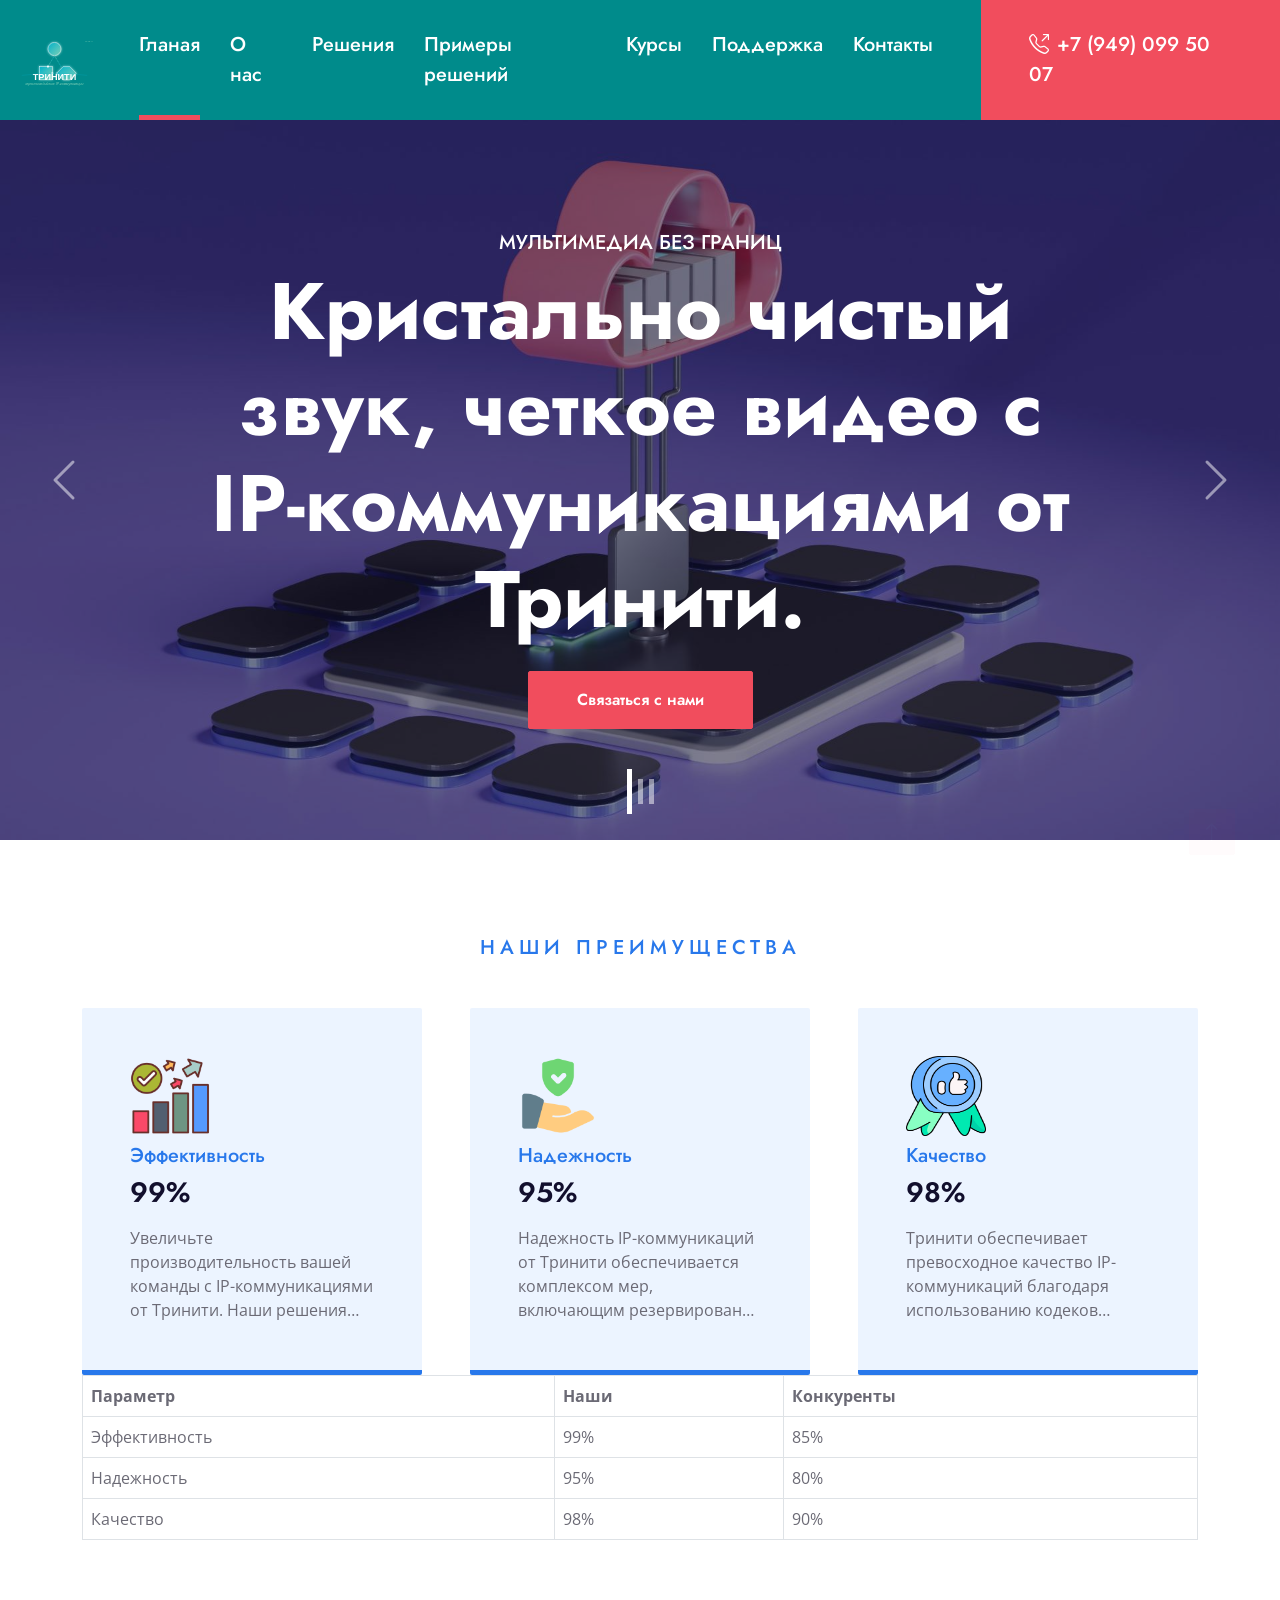
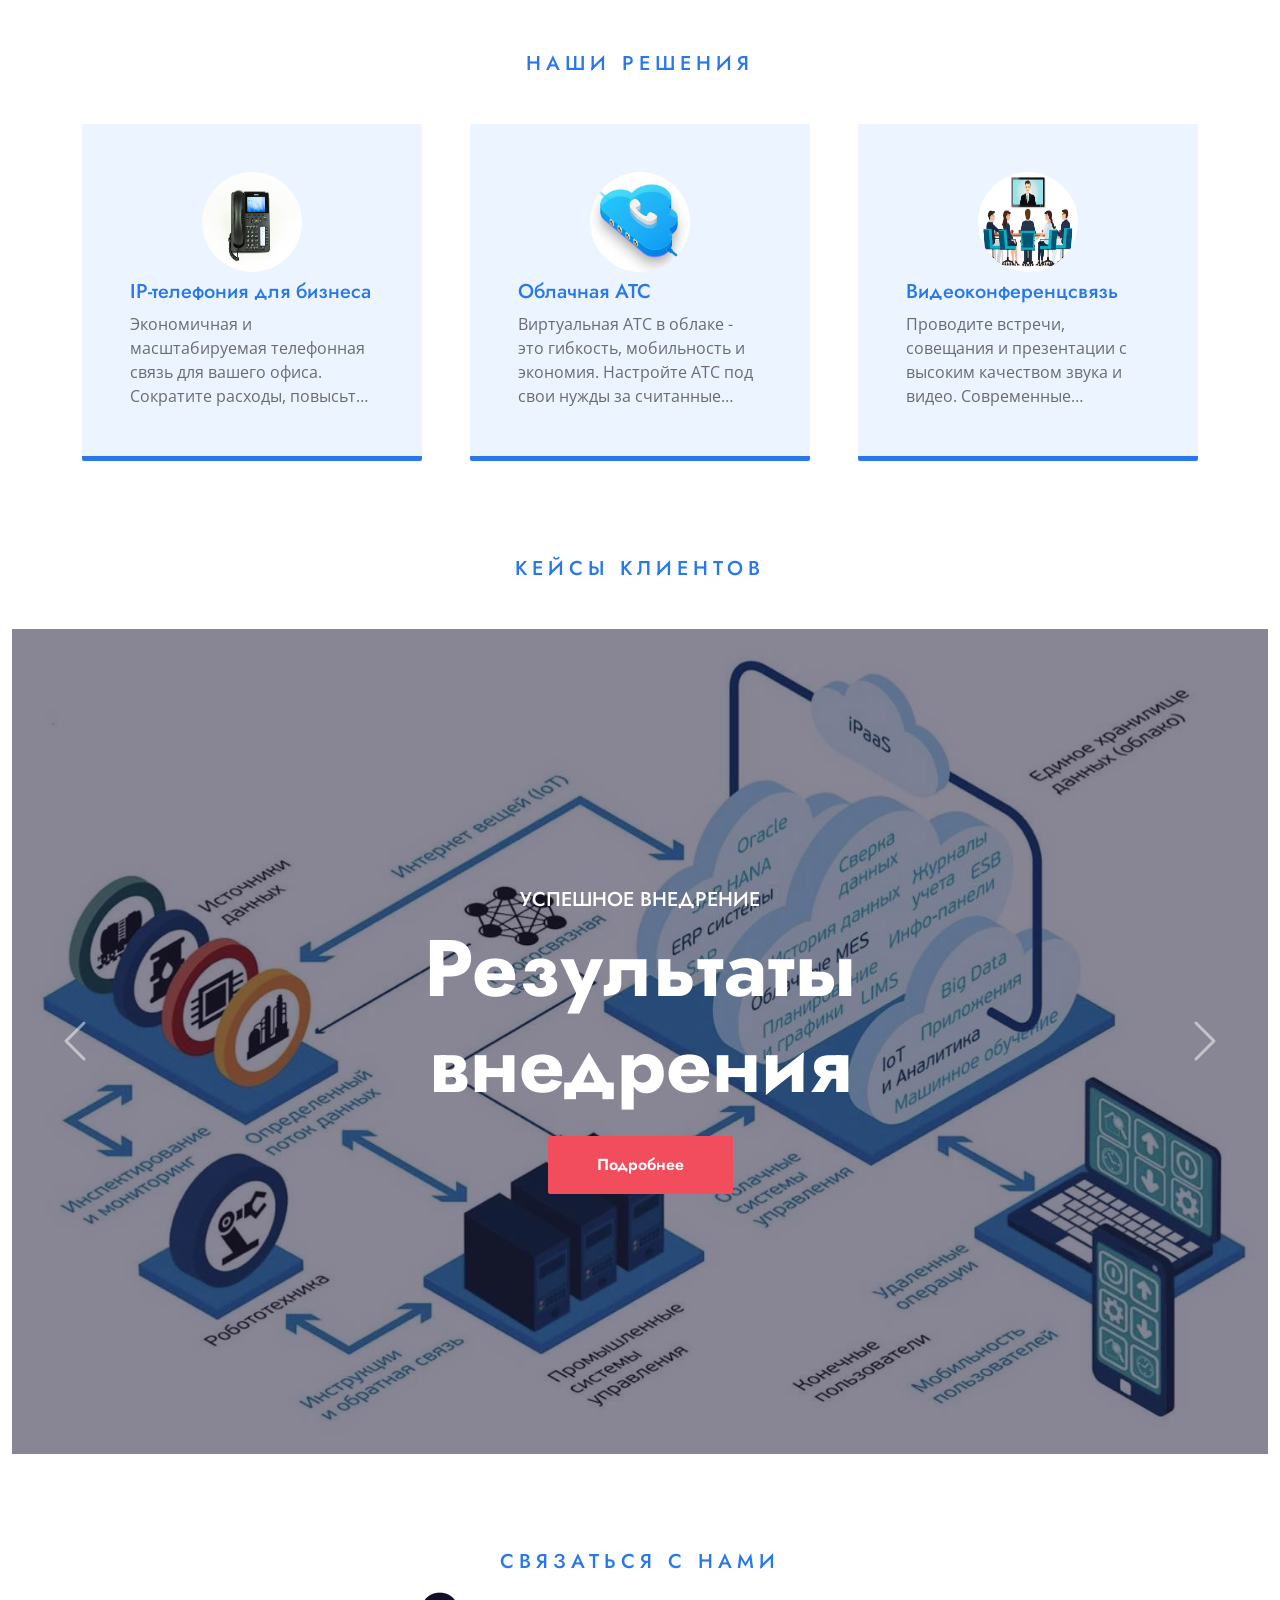
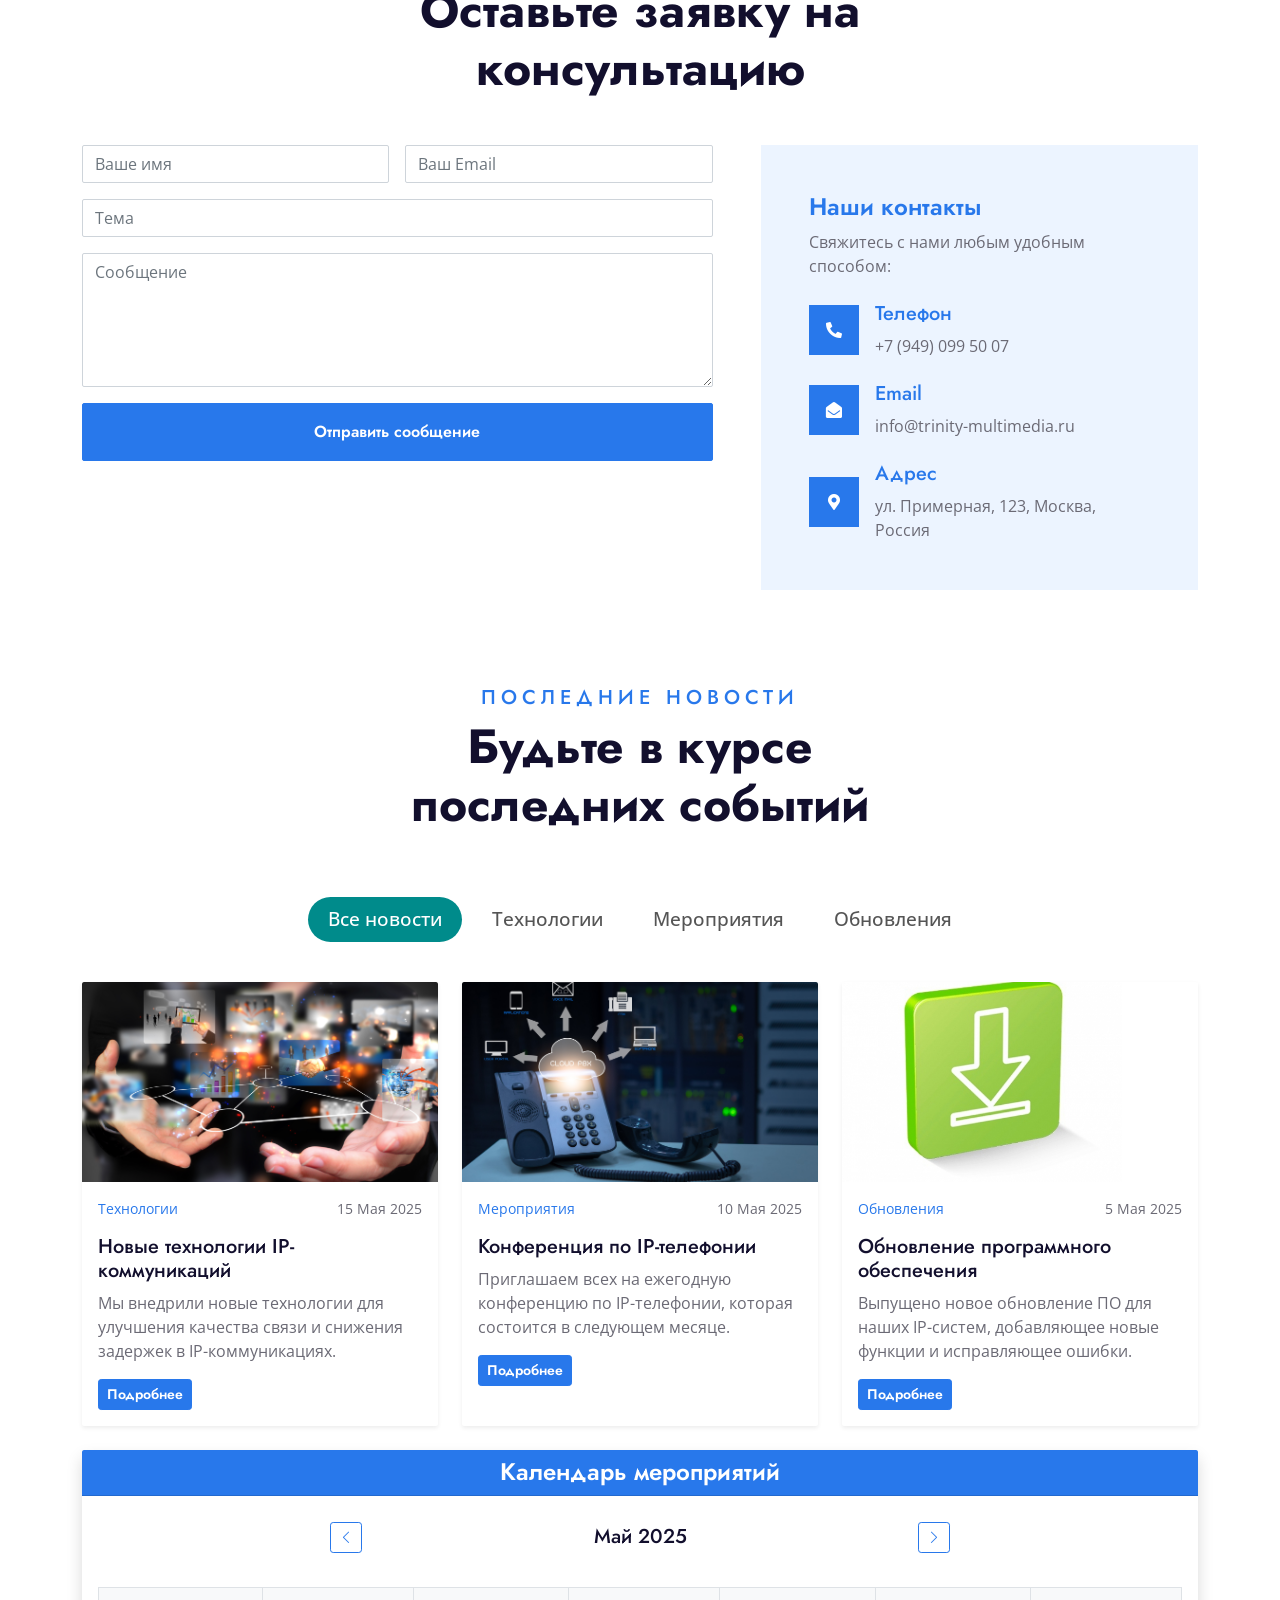
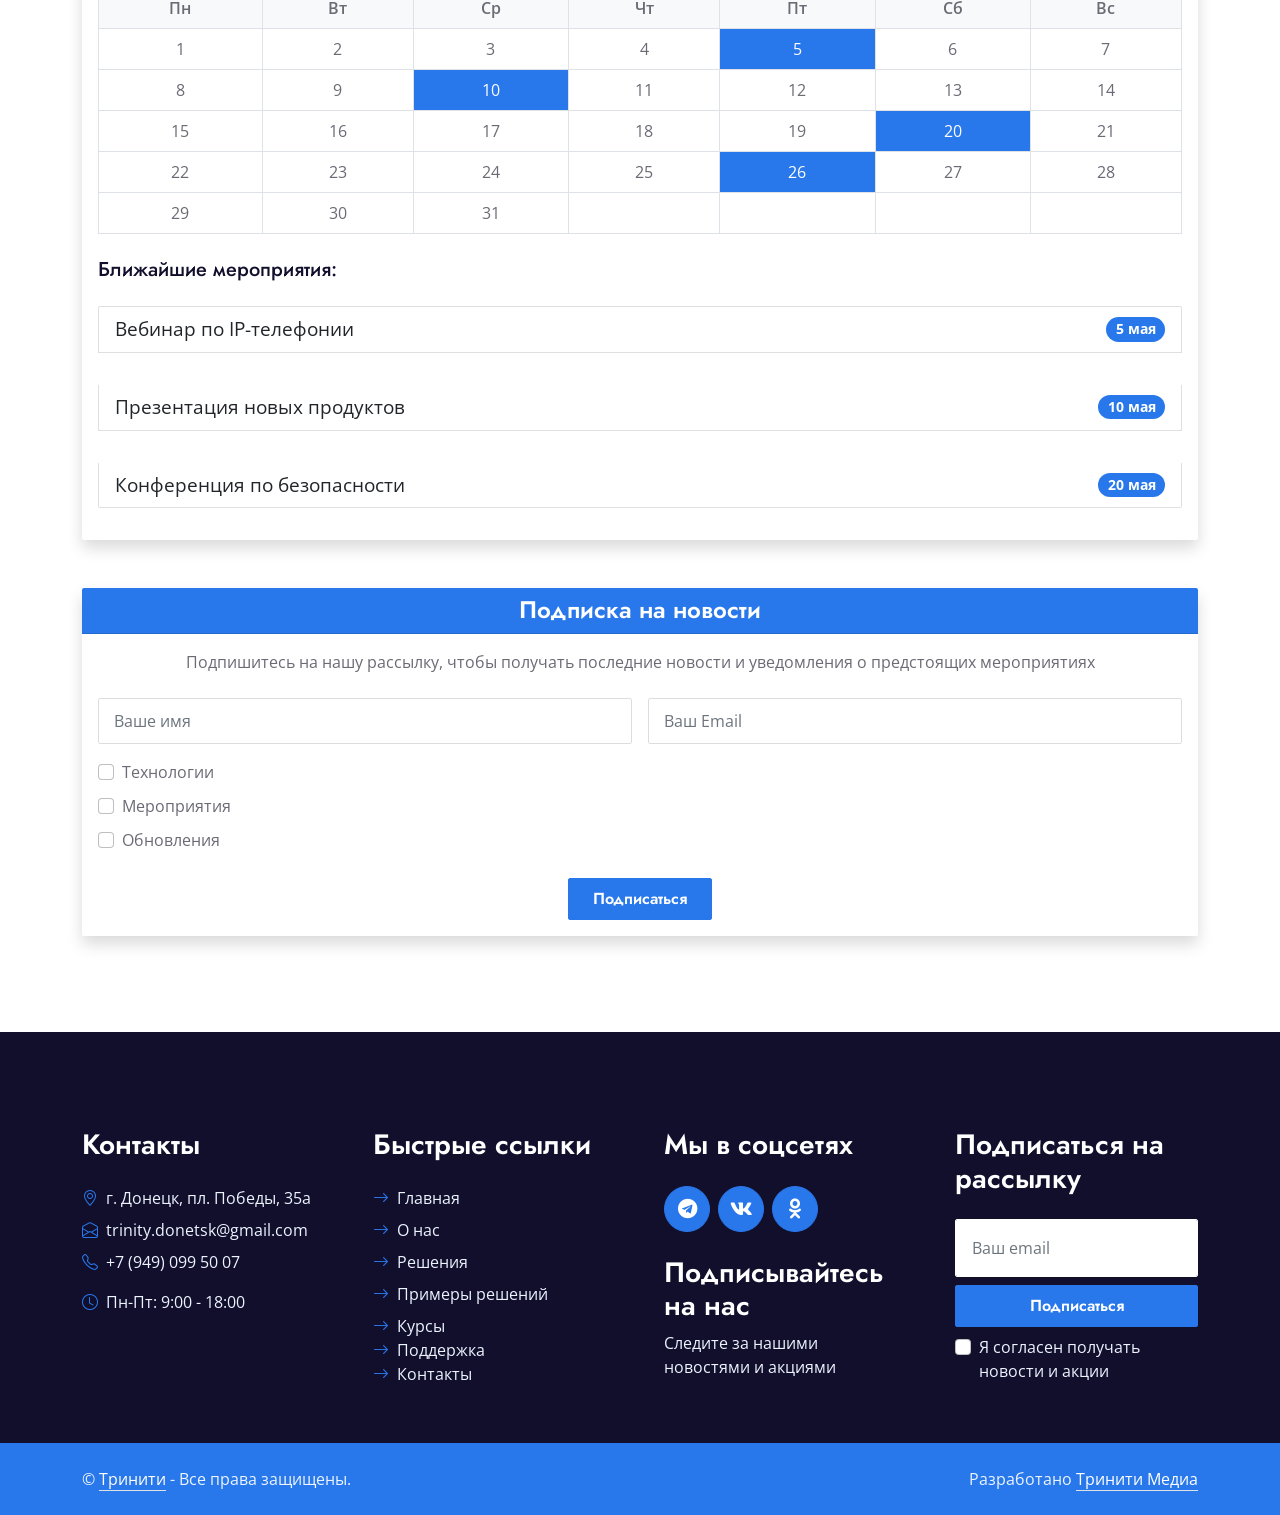
==== commit 98619700: "all fixes" ====
--- a/index.html
+++ b/index.html
@@ -34,6 +34,22 @@
     
     <!-- Custom Scripts -->
     <script src="js/news-calendar.js" defer></script>
+    <script src="https://cdn.jsdelivr.net/npm/bootstrap@5.0.0/dist/js/bootstrap.bundle.min.js"></script>
+    <script src="lib/wow/wow.min.js"></script>
+    <script src="lib/easing/easing.min.js"></script>
+    <script src="lib/waypoints/waypoints.min.js"></script>
+    <script src="lib/owlcarousel/owl.carousel.min.js"></script>
+    <script src="js/main.js"></script>
+    <script>
+        document.querySelectorAll('a[href^="#"]').forEach(anchor => {
+            anchor.addEventListener('click', function (e) {
+                e.preventDefault();
+                document.querySelector(this.getAttribute('href')).scrollIntoView({
+                    behavior: 'smooth'
+                });
+            });
+        });
+    </script>
 </head>
 
 <body>
@@ -46,11 +62,12 @@
         <div class="collapse navbar-collapse" id="navbarCollapse">
             <div class="navbar-nav ms-auto py-0">
                 <a href="index.html" class="nav-item nav-link active">Гланая</a>
-                <a href="#about" class="nav-item nav-link">О нас</a>
-                <a href="#services" class="nav-item nav-link">Сервисы</a>
-                <a href="#pricing" class="nav-item nav-link">Цены</a>
-                <a href="#blog" class="nav-item nav-link">Блог</a>
-                <a href="#contact" class="nav-item nav-link">Контакты</a>
+                <a href="about.html" class="nav-item nav-link">О нас</a>
+                <a href="solutions.html" class="nav-item nav-link">Решения</a>
+                <a href="cases.html" class="nav-item nav-link">Примеры решений</a>
+                <a href="traning.html" class="nav-item nav-link">Курсы</a>
+                <a href="support.html" class="nav-item nav-link">Поддержка</a>
+                <a href="contact.html" class="nav-item nav-link">Контакты</a>
                 <a href="tel:+123456789" class="nav-item nav-link nav-contact bg-secondary text-white px-5 ms-lg-5"><i class="bi bi-telephone-outbound me-2"></i>+7 (949) 099 50 07</a>
             </div>
         </div>
@@ -72,7 +89,7 @@
                         <div class="p-3" style="max-width: 900px;">
                             <h5 class="text-white text-uppercase animated bounceInDown">Мультимедиа без границ</h5>
                             <h1 class="display-1 text-white mb-md-4 animated zoomIn">Кристально чистый звук, четкое видео с IP-коммуникациями от Тринити.</h1>
-                            <a href="#" class="btn btn-secondary py-md-3 px-md-5 animated slideInRight">Связаться с нами</a>
+                            <a href="#contact" class="btn btn-secondary py-md-3 px-md-5 animated slideInRight">Связаться с нами</a>
                         </div>
                     </div>
                 </div>
@@ -82,7 +99,7 @@
                         <div class="p-3" style="max-width: 900px;">
                             <h5 class="text-white text-uppercase animated bounceInDown">IP-коммуникации для вашего бизнеса</h5>
                             <h1 class="display-1 text-white mb-md-4 animated zoomIn">Снизьте расходы и укрепите связь с клиентами</h1>
-                            <a href="#" class="btn btn-secondary py-md-3 px-md-5 animated slideInRight">Связаться с нами</a>
+                            <a href="#contact" class="btn btn-secondary py-md-3 px-md-5 animated slideInRight">Связаться с нами</a>
                         </div>
                     </div>
                 </div>
@@ -92,7 +109,7 @@
                         <div class="p-3" style="max-width: 900px;">
                             <h5 class="text-white text-uppercase animated bounceInDown">Будущее мультимедийных коммуникаций</h5>
                             <h1 class="display-1 text-white mb-md-4 animated zoomIn">Откройте для себя новые возможности связи с передовыми решениями</h1>
-                            <a href="#" class="btn btn-secondary py-md-3 px-md-5 animated slideInRight">Связаться с нами</a>
+                            <a href="#contact" class="btn btn-secondary py-md-3 px-md-5 animated slideInRight">Связаться с нами</a>
                         </div>
                     </div>
                 </div>
@@ -276,6 +293,73 @@
         </div>
     </section>
     <!-- case clients end -->
+
+    <!-- Contact Form Start -->
+    <section id="contact" class="container-fluid py-5 wow fadeInUp" data-wow-delay="0.1s">
+        <div class="container">
+            <div class="text-center mx-auto mb-5" style="max-width: 600px;">
+                <h5 class="text-primary text-uppercase" style="letter-spacing: 5px;">СВЯЗАТЬСЯ С НАМИ</h5>
+                <h1 class="display-5 mb-0">Оставьте заявку на консультацию</h1>
+            </div>
+            <div class="row g-5">
+                <div class="col-lg-7">
+                    <form>
+                        <div class="row g-3">
+                            <div class="col-md-6">
+                                <input type="text" class="form-control" placeholder="Ваше имя" required>
+                            </div>
+                            <div class="col-md-6">
+                                <input type="email" class="form-control" placeholder="Ваш Email" required>
+                            </div>
+                            <div class="col-12">
+                                <input type="text" class="form-control" placeholder="Тема" required>
+                            </div>
+                            <div class="col-12">
+                                <textarea class="form-control" rows="5" placeholder="Сообщение" required></textarea>
+                            </div>
+                            <div class="col-12">
+                                <button class="btn btn-primary w-100 py-3" type="submit">Отправить сообщение</button>
+                            </div>
+                        </div>
+                    </form>
+                </div>
+                <div class="col-lg-5">
+                    <div class="bg-light p-5 wow slideInUp" data-wow-delay="0.1s">
+                        <h4 class="text-primary">Наши контакты</h4>
+                        <p class="mb-4">Свяжитесь с нами любым удобным способом:</p>
+                        <div class="d-flex align-items-center mb-4">
+                            <div class="d-flex align-items-center justify-content-center flex-shrink-0 bg-primary" style="width: 50px; height: 50px;">
+                                <i class="fa fa-phone-alt text-white"></i>
+                            </div>
+                            <div class="ms-3">
+                                <h5 class="text-primary">Телефон</h5>
+                                <p class="mb-0">+7 (949) 099 50 07</p>
+                            </div>
+                        </div>
+                        <div class="d-flex align-items-center mb-4">
+                            <div class="d-flex align-items-center justify-content-center flex-shrink-0 bg-primary" style="width: 50px; height: 50px;">
+                                <i class="fa fa-envelope-open text-white"></i>
+                            </div>
+                            <div class="ms-3">
+                                <h5 class="text-primary">Email</h5>
+                                <p class="mb-0">info@trinity-multimedia.ru</p>
+                            </div>
+                        </div>
+                        <div class="d-flex align-items-center">
+                            <div class="d-flex align-items-center justify-content-center flex-shrink-0 bg-primary" style="width: 50px; height: 50px;">
+                                <i class="fa fa-map-marker-alt text-white"></i>
+                            </div>
+                            <div class="ms-3">
+                                <h5 class="text-primary">Адрес</h5>
+                                <p class="mb-0">ул. Примерная, 123, Москва, Россия</p>
+                            </div>
+                        </div>
+                    </div>
+                </div>
+            </div>
+        </div>
+    </section>
+    <!-- Contact Form End -->
 
     <!-- Latest News Start -->
     <section id="latest-news">
@@ -616,18 +700,19 @@
                         <div class="d-flex flex-column">
                             <a class="text-light mb-2" href="#"><i class="bi bi-arrow-right text-primary me-2"></i>Главная</a>
                             <a class="text-light mb-2" href="#about"><i class="bi bi-arrow-right text-primary me-2"></i>О нас</a>
-                            <a class="text-light mb-2" href="#services"><i class="bi bi-arrow-right text-primary me-2"></i>Сервисы</a>
-                            <a class="text-light mb-2" href="#solutions"><i class="bi bi-arrow-right text-primary me-2"></i>Решения</a>
+                            <a class="text-light mb-2" href="#services"><i class="bi bi-arrow-right text-primary me-2"></i>Решения</a>
+                            <a class="text-light mb-2" href="#solutions"><i class="bi bi-arrow-right text-primary me-2"></i>Примеры решений</a>
+                            <a class="text-light" href="#contact"><i class="bi bi-arrow-right text-primary me-2"></i>Курсы</a>
+                            <a class="text-light" href="#contact"><i class="bi bi-arrow-right text-primary me-2"></i>Поддержка</a>
                             <a class="text-light" href="#contact"><i class="bi bi-arrow-right text-primary me-2"></i>Контакты</a>
                         </div>
                     </div>
                     <div class="col-lg-3 col-md-6">
                         <h3 class="text-white mb-4">Мы в соцсетях</h3>
                         <div class="d-flex">
-                            <a class="btn btn-lg btn-primary btn-lg-square rounded-circle me-2" href="#"><i class="fab fa-twitter fw-normal"></i></a>
-                            <a class="btn btn-lg btn-primary btn-lg-square rounded-circle me-2" href="#"><i class="fab fa-facebook-f fw-normal"></i></a>
-                            <a class="btn btn-lg btn-primary btn-lg-square rounded-circle me-2" href="#"><i class="fab fa-linkedin-in fw-normal"></i></a>
-                            <a class="btn btn-lg btn-primary btn-lg-square rounded-circle" href="#"><i class="fab fa-instagram fw-normal"></i></a>
+                            <a class="btn btn-lg btn-primary btn-lg-square rounded-circle me-2" href="#"><i class="fab fa-telegram fw-normal"></i></a>
+                            <a class="btn btn-lg btn-primary btn-lg-square rounded-circle me-2" href="#"><i class="fab fa-vk fw-normal"></i></a>
+                            <a class="btn btn-lg btn-primary btn-lg-square rounded-circle me-2" href="#"><i class="fab fa-odnoklassniki fw-normal"></i></a>
                         </div>
                         <h3 class="text-white mb-2 mt-4">Подписывайтесь на нас</h3>
                         <p class="text-light">Следите за нашими новостями и акциями</p>
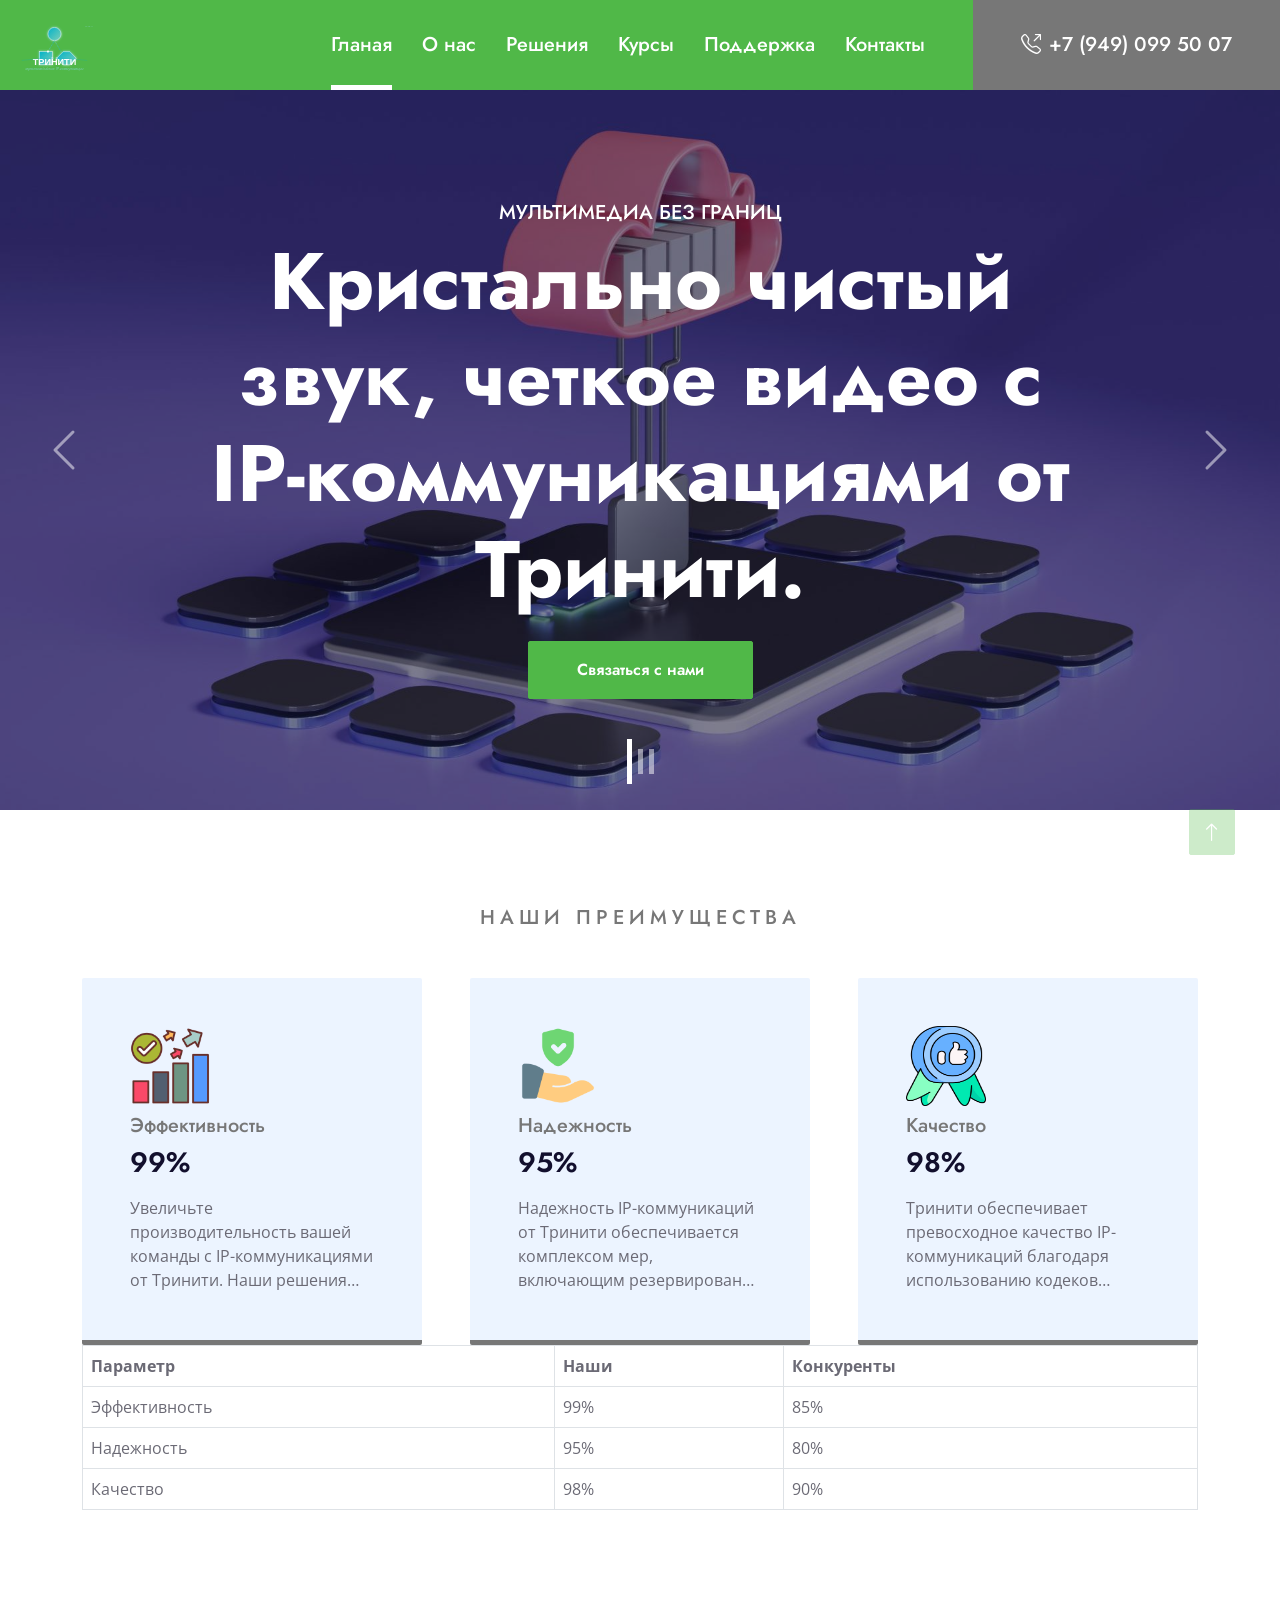
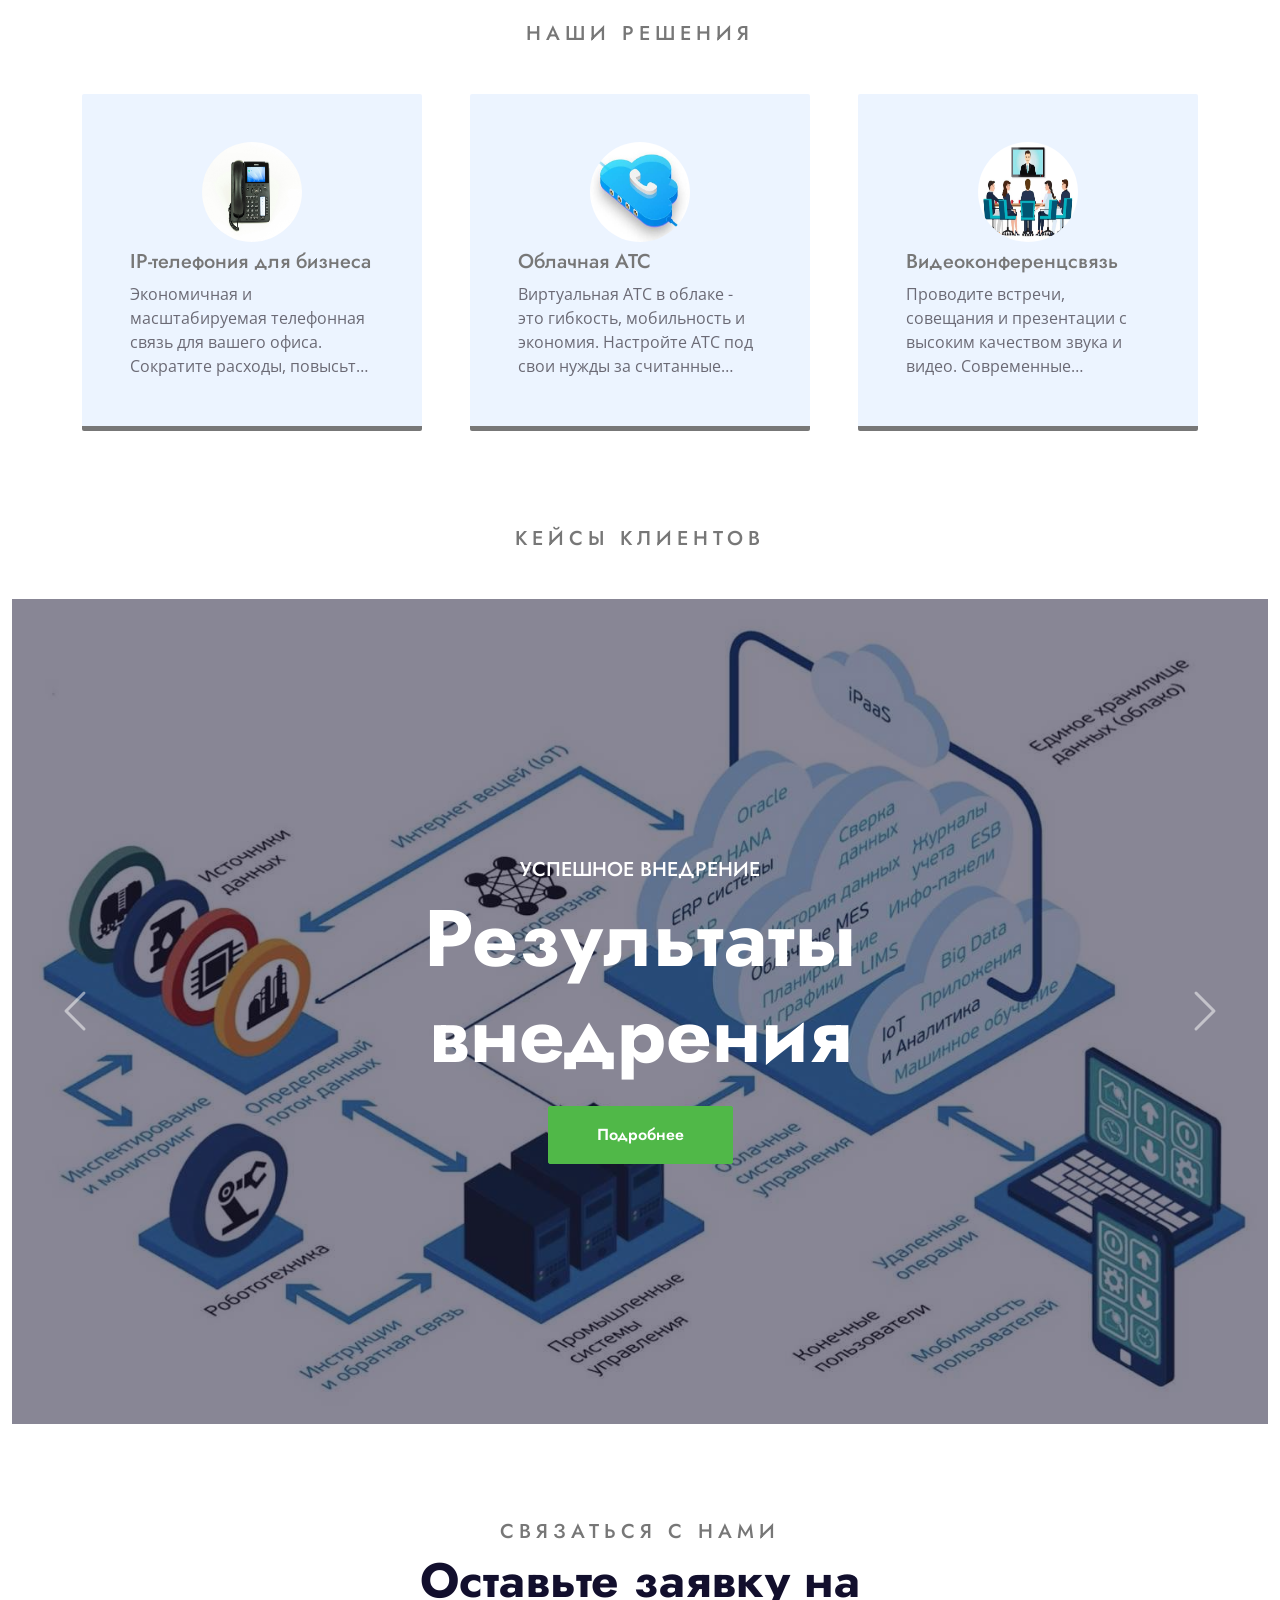
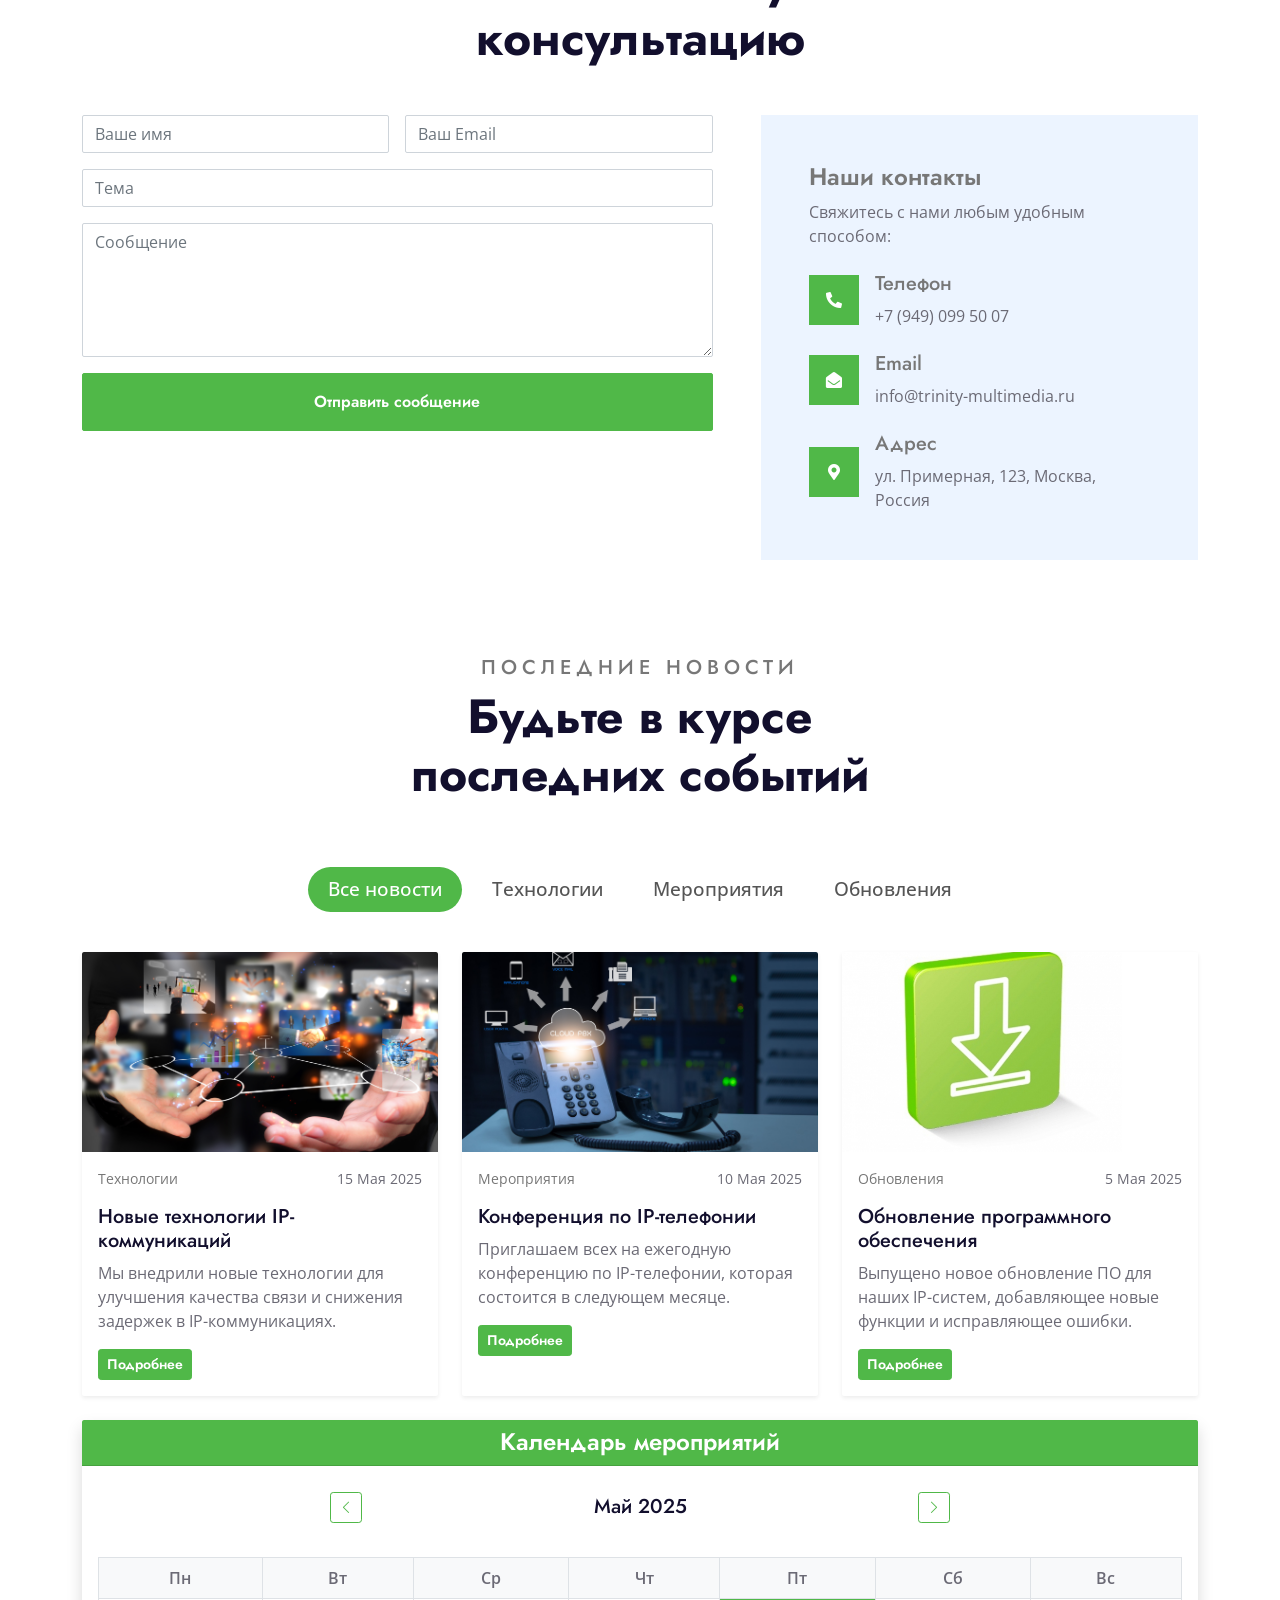
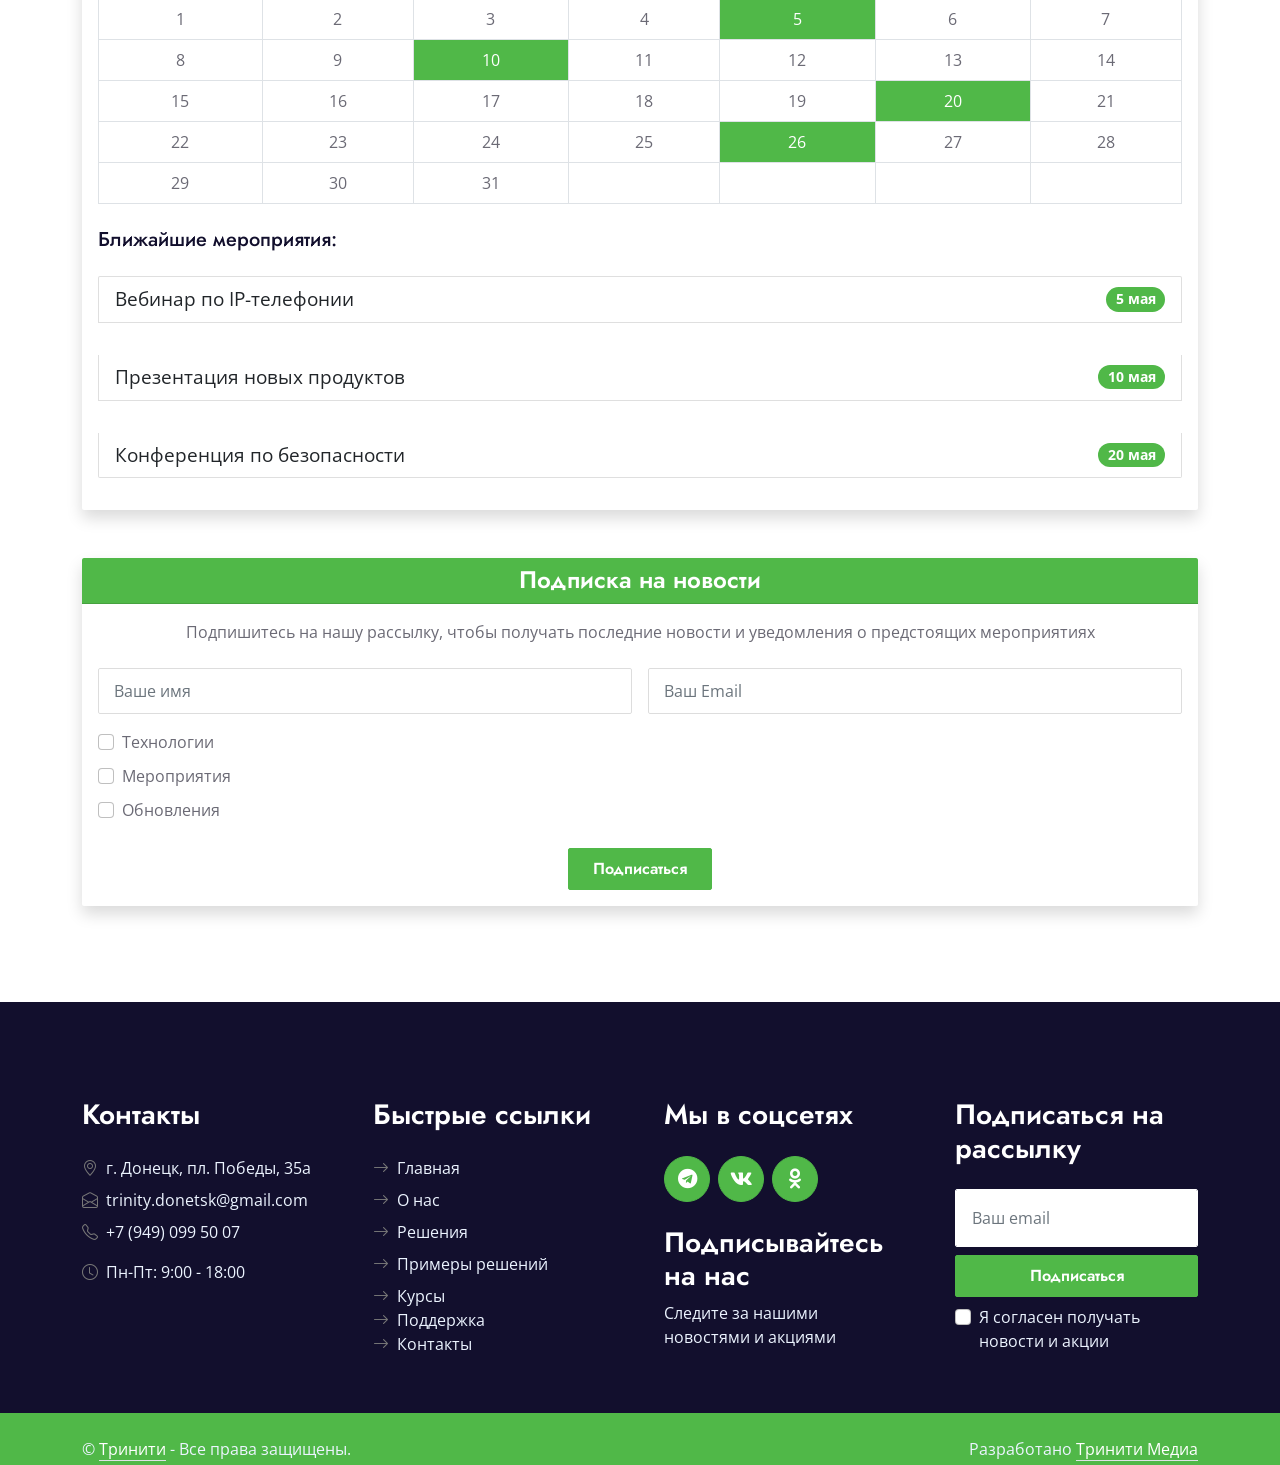
==== commit 7007fce3: "combining 2 pages changing colors" ====
--- a/index.html
+++ b/index.html
@@ -64,7 +64,6 @@
                 <a href="index.html" class="nav-item nav-link active">Гланая</a>
                 <a href="about.html" class="nav-item nav-link">О нас</a>
                 <a href="solutions.html" class="nav-item nav-link">Решения</a>
-                <a href="cases.html" class="nav-item nav-link">Примеры решений</a>
                 <a href="traning.html" class="nav-item nav-link">Курсы</a>
                 <a href="support.html" class="nav-item nav-link">Поддержка</a>
                 <a href="contact.html" class="nav-item nav-link">Контакты</a>
--- a/css/style.css
+++ b/css/style.css
@@ -1,7 +1,7 @@
 /********** Template CSS **********/
 :root {
-    --primary: #2878EB;
-    --secondary: #F14D5D;
+    --primary: #50b848;
+    --secondary: #777777;
     --light: #ECF4FF;
     --dark: #120F2D;
 }
@@ -46,13 +46,13 @@
 }
 
 .btn-primary:hover {
-    background: var(--secondary);
-    border-color: var(--secondary);
+    background: var(--#777777);
+    border-color: var(--#777777);
 }
 
 .btn-secondary:hover {
-    background: var(--primary);
-    border-color: var(--primary);
+    background: var(--#777777);
+    border-color: var(--#777777);
 }
 
 .btn-square {
@@ -118,7 +118,7 @@
         bottom: 0;
         left: 50%;
         /* background: var(--primary); */
-        background: #F14D5D;
+        background: #ffffff;
         transition: .5s;
     }
 
--- a/css/news-styles.css
+++ b/css/news-styles.css
@@ -28,7 +28,7 @@
 }
 
 #latest-news .nav-pills .nav-link.active {
-    background-color: #008b8b;
+    background-color: #50b848;
     color: #fff;
 }
 
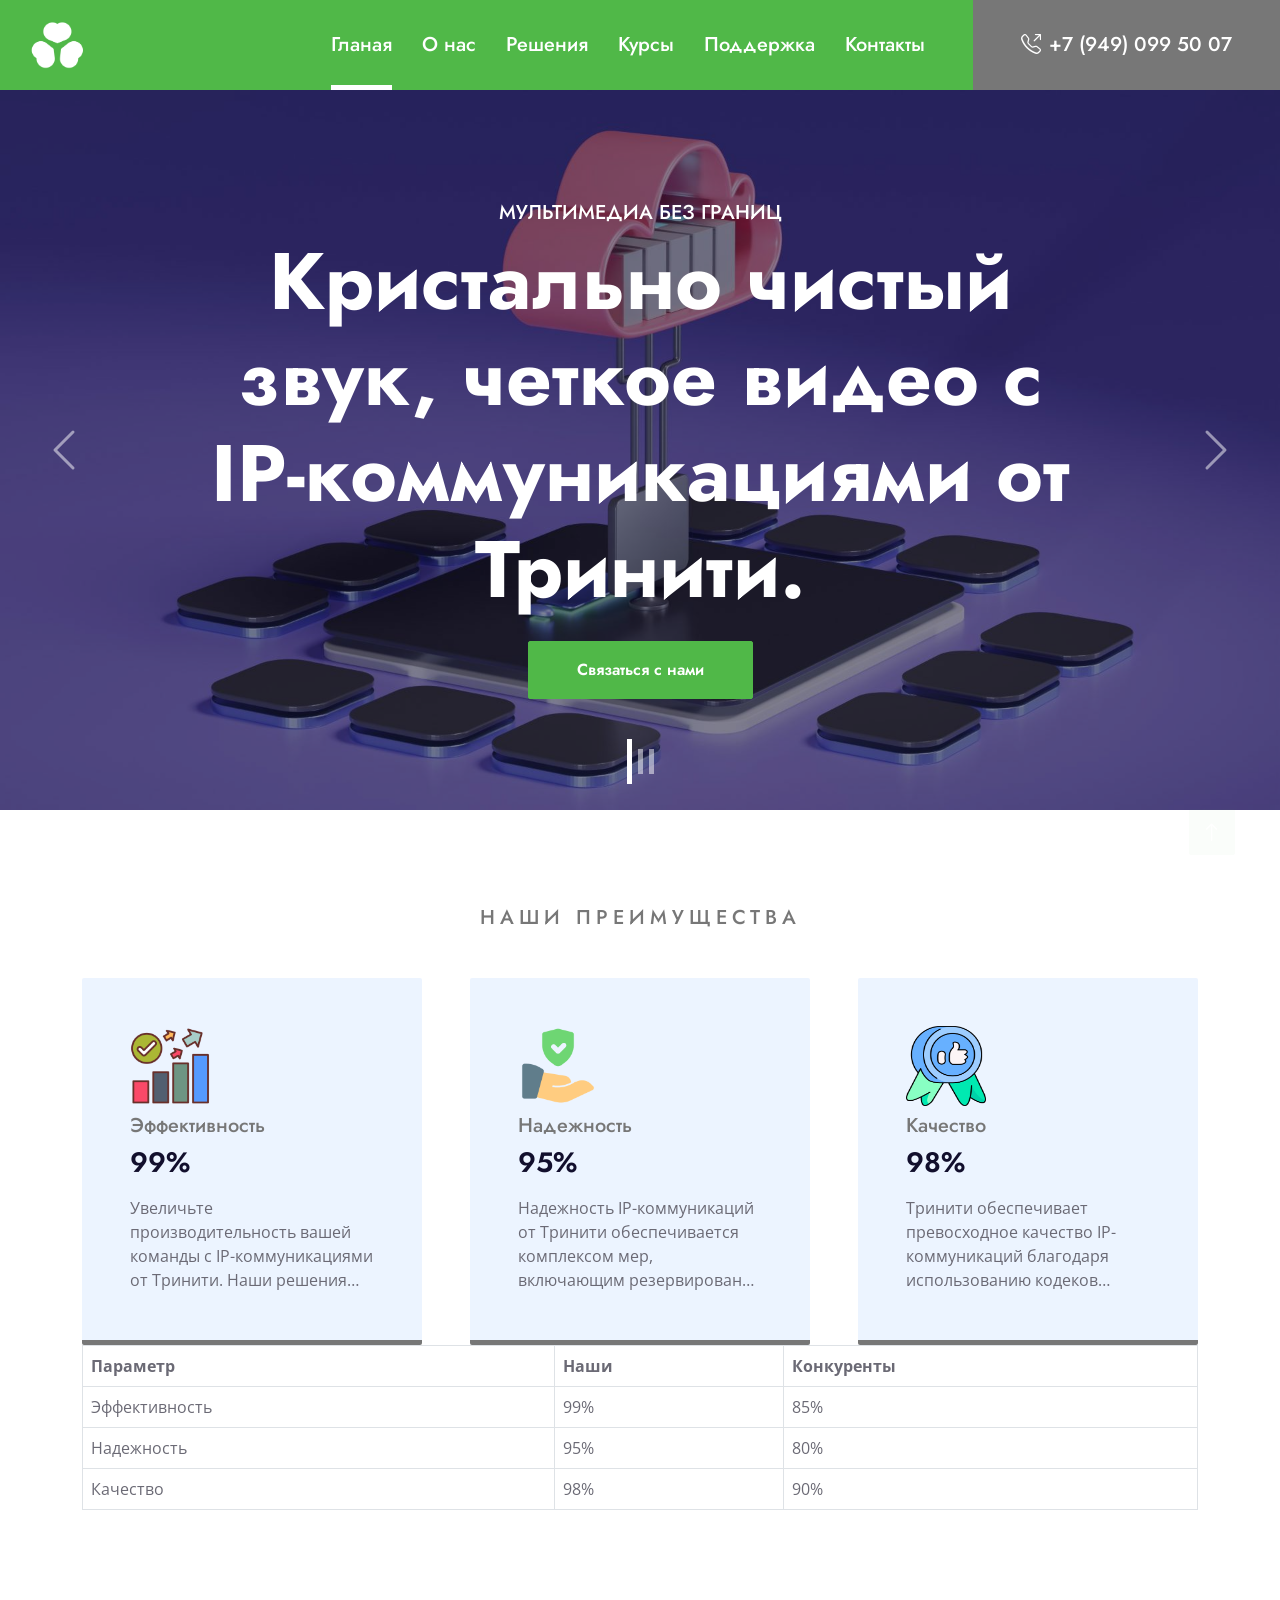
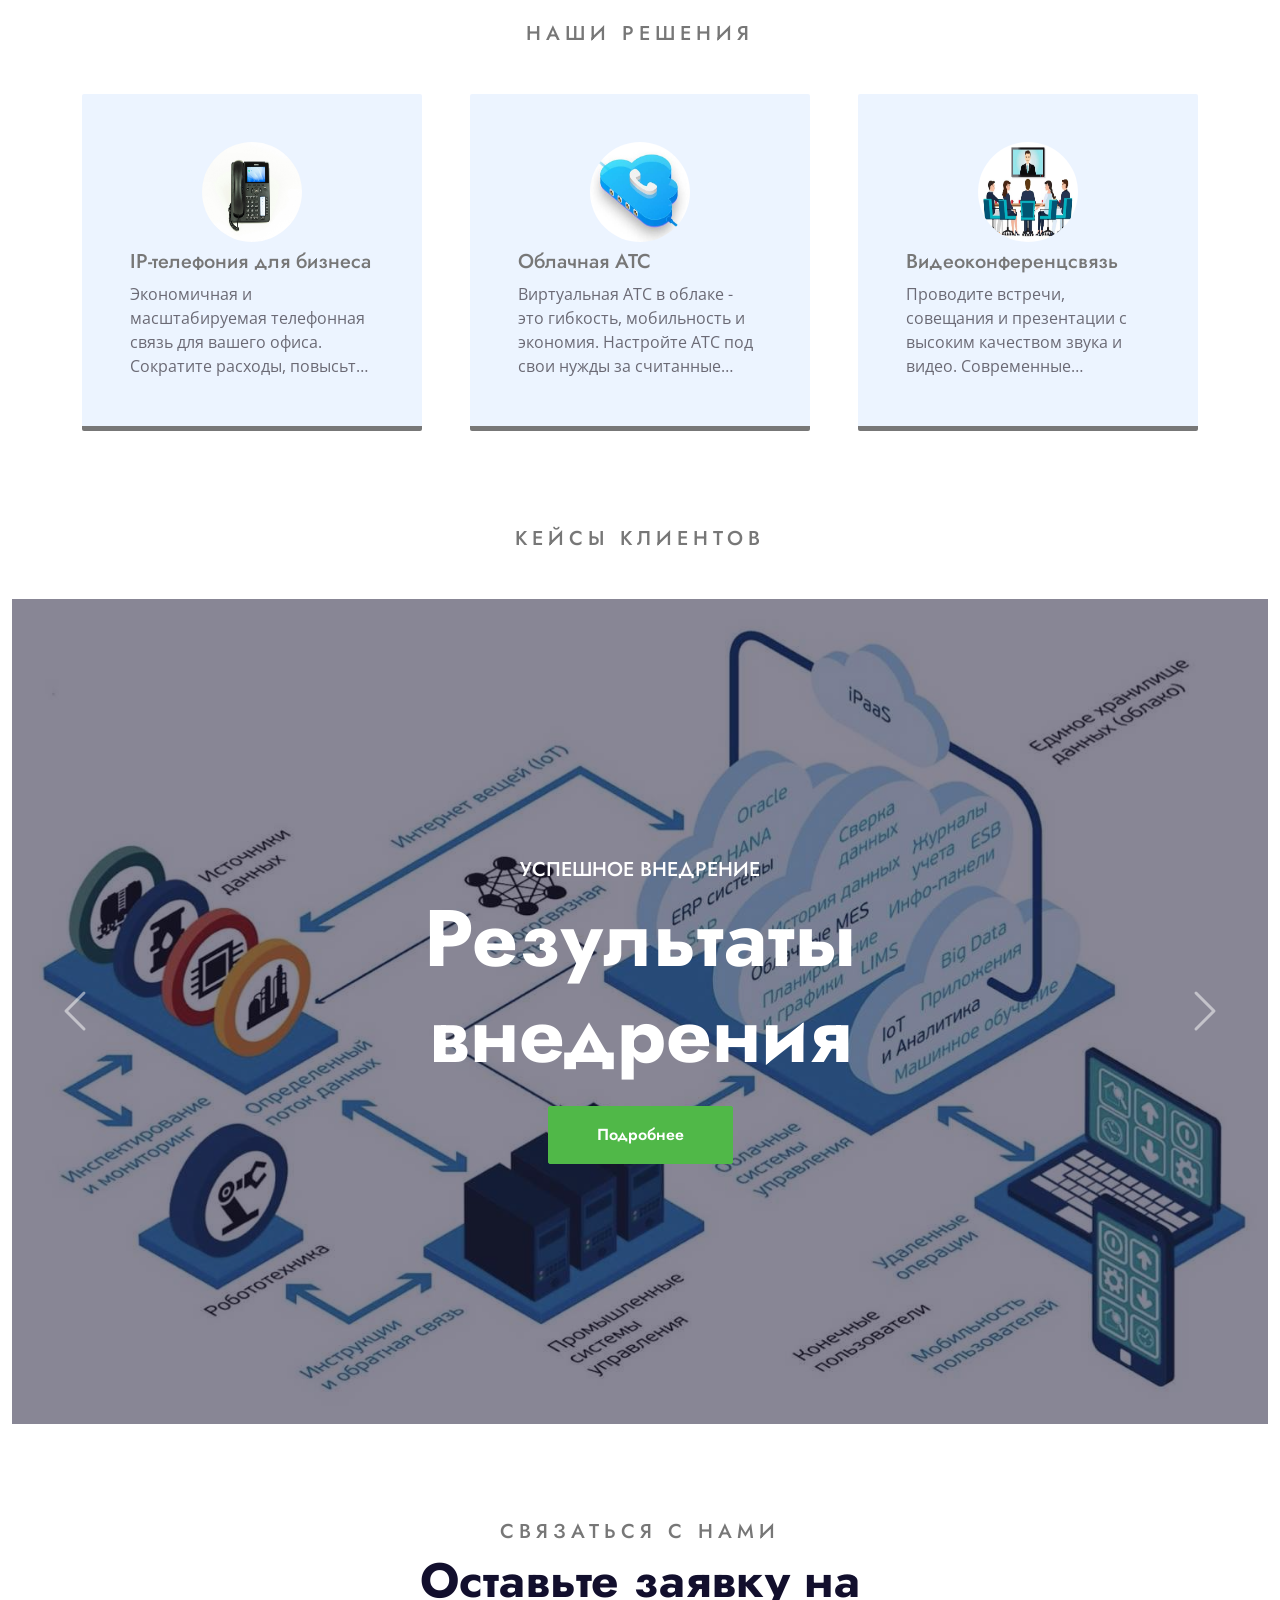
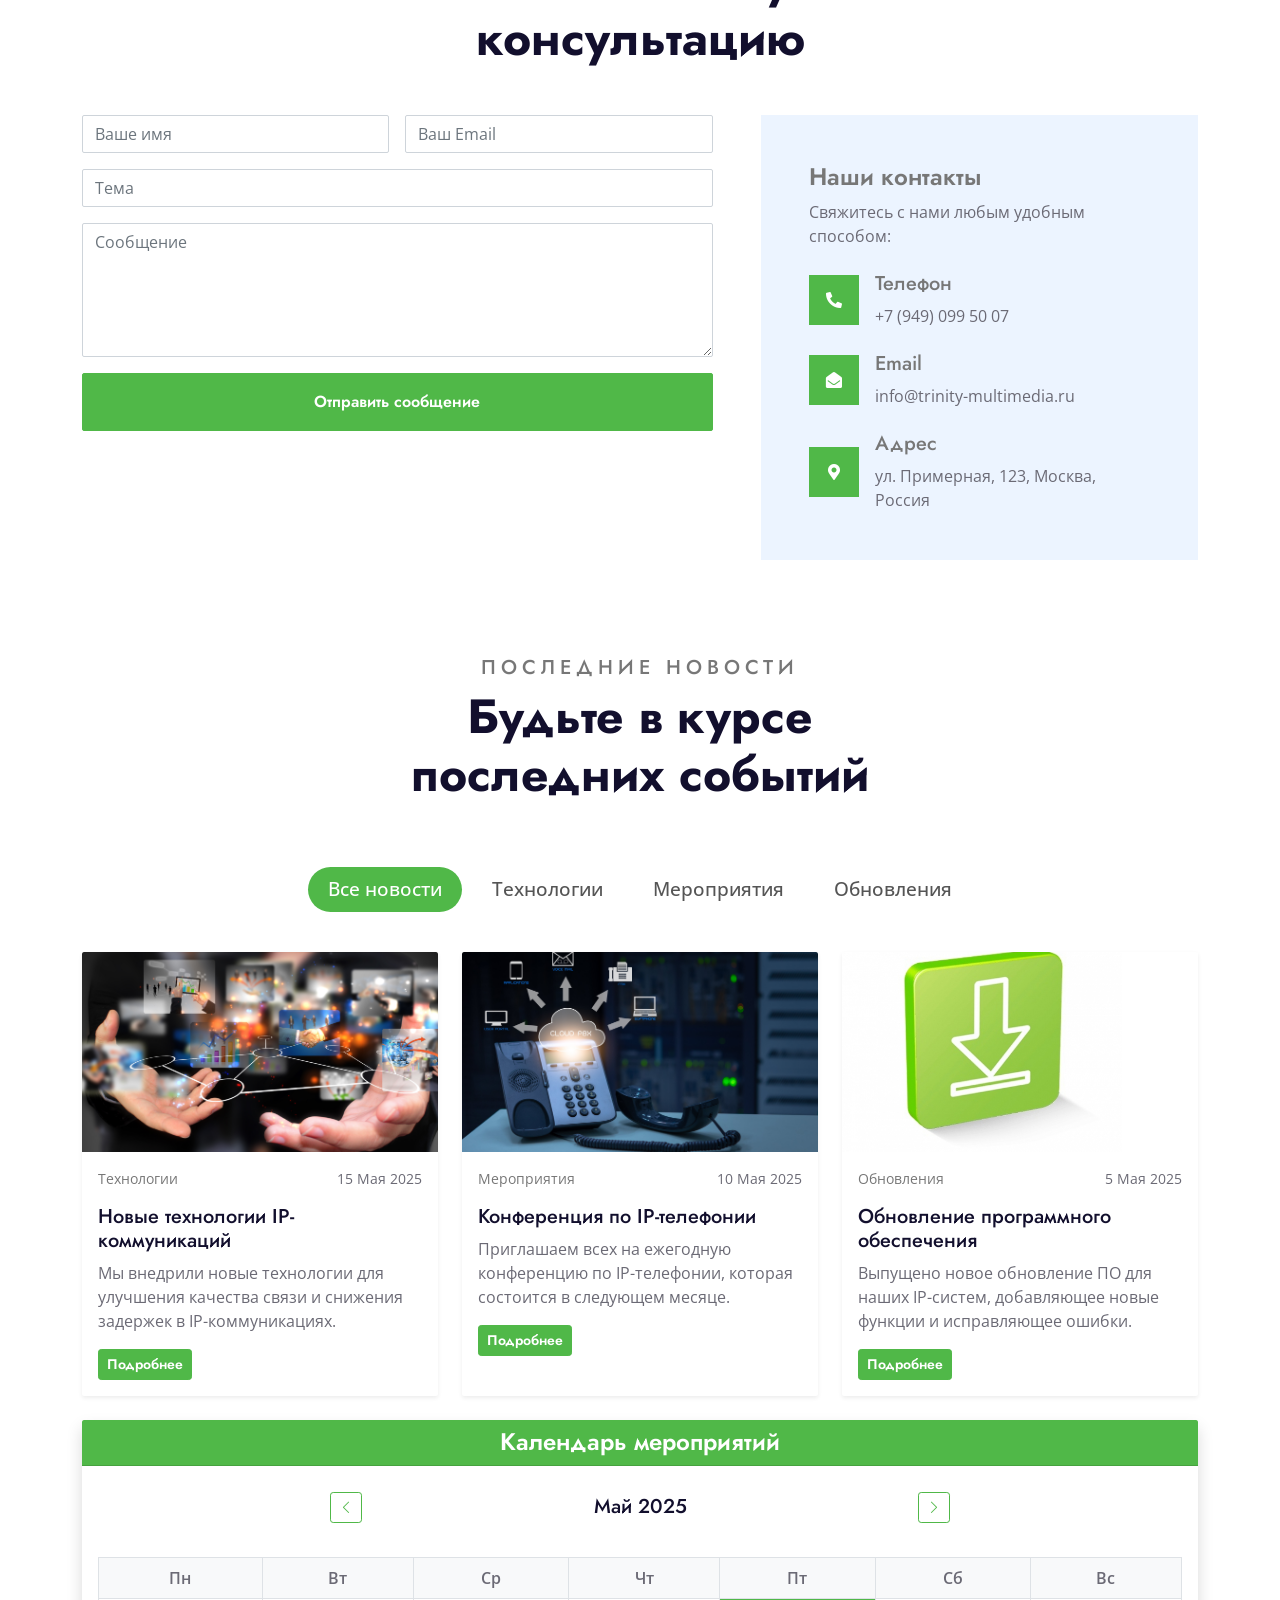
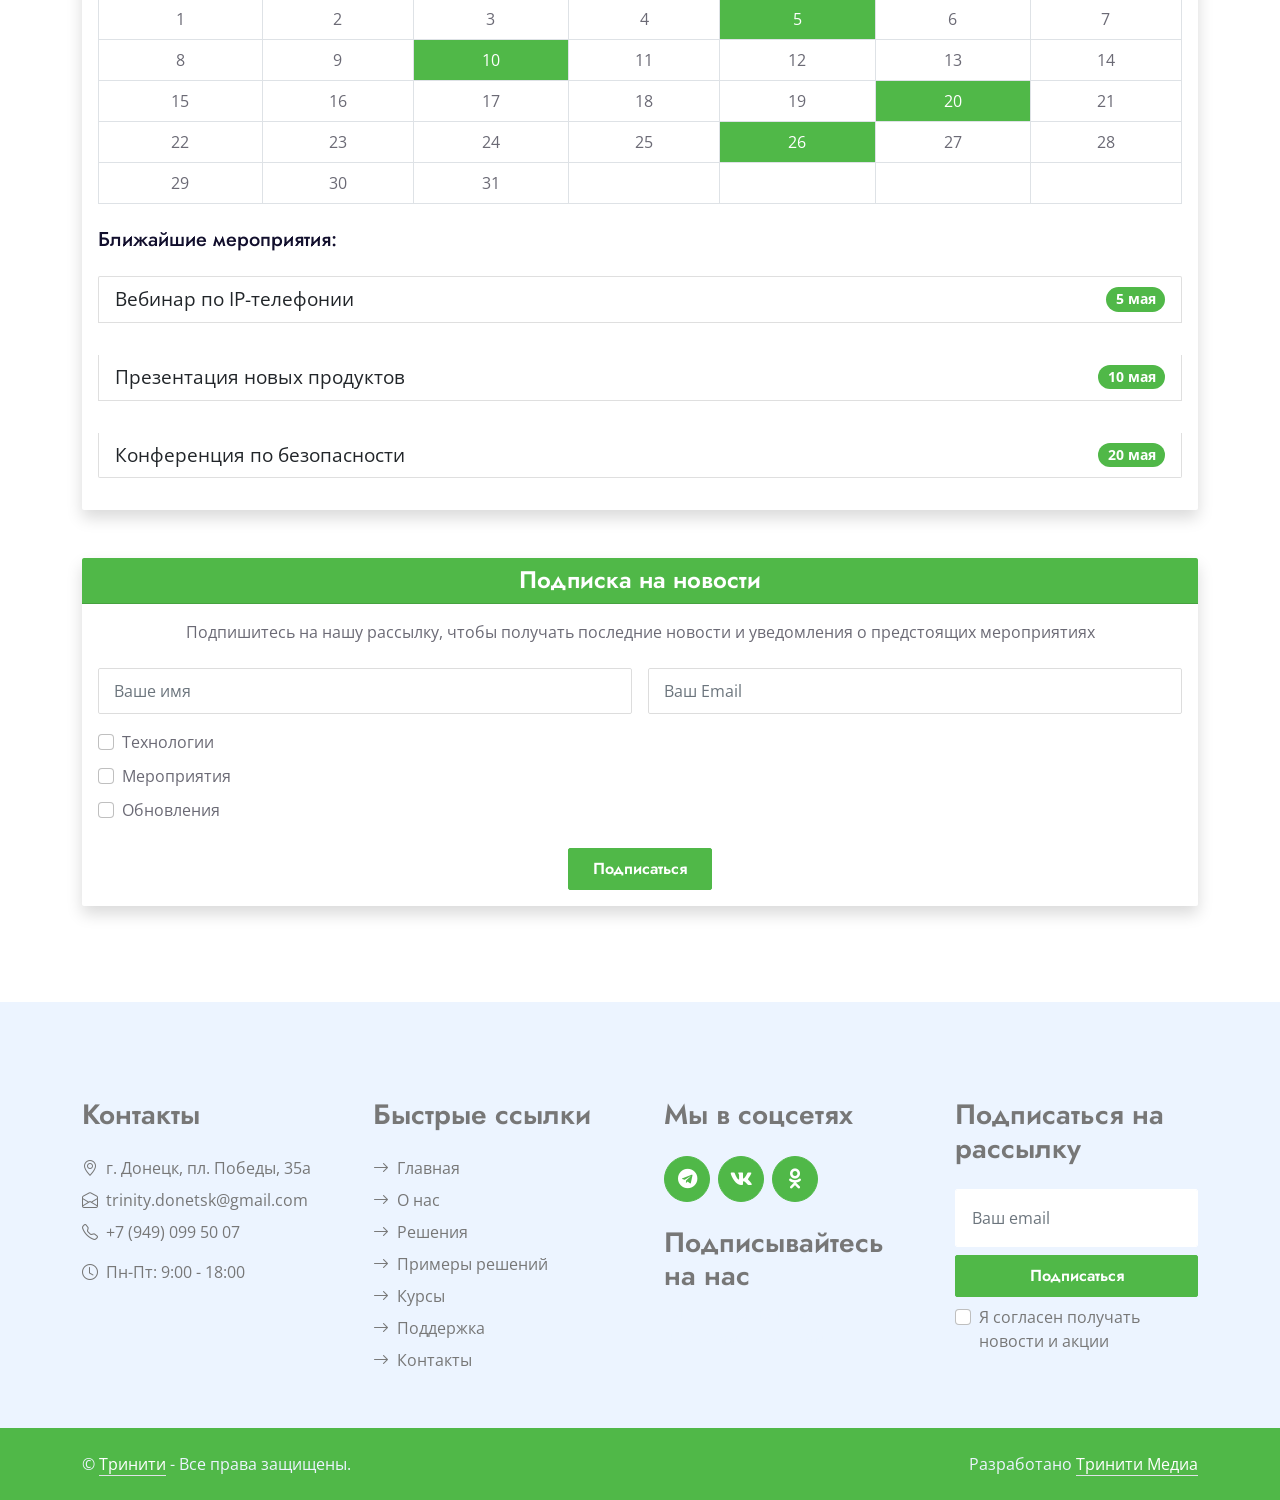
==== commit d3ddaabe: "fix footer color" ====
--- a/index.html
+++ b/index.html
@@ -55,7 +55,7 @@
 <body>
     <!-- Navbar Start -->
     <nav class="navbar navbar-expand-lg bg-white navbar-light shadow-sm py-3 py-lg-0 px-3 px-lg-0" style="background-color: darkcyan;">
-        <img src="img/trinity-logo.svg" class="logo-img" alt="">
+        <img src="img/trinity-logo.png" class="logo-img" alt="">
         <button class="navbar-toggler" type="button" data-bs-toggle="collapse" data-bs-target="#navbarCollapse">
             <span class="navbar-toggler-icon"></span>
         </button>
@@ -687,37 +687,37 @@
         <div class="container-fluid bg-dark text-light mt-5 py-5 wow fadeInUp" data-wow-delay="0.1s">
             <div class="container pt-5">
                 <div class="row g-5">
-                    <div class="col-lg-3 col-md-6">
-                        <h3 class="text-white mb-4">Контакты</h3>
+                    <div class="col-lg-3 col-md-6 text-primary">
+                        <h3 class="text-primary mb-4">Контакты</h3>
                         <p class="mb-2"><i class="bi bi-geo-alt text-primary me-2"></i>г. Донецк, пл. Победы, 35а</p>
                         <p class="mb-2"><i class="bi bi-envelope-open text-primary me-2"></i>trinity.donetsk@gmail.com</p>
                         <p class="mb-0"><i class="bi bi-telephone text-primary me-2"></i>+7 (949) 099 50 07</p>
                         <p class="mt-3"><i class="bi bi-clock text-primary me-2"></i>Пн-Пт: 9:00 - 18:00</p>
                     </div>
+                    <div class="col-lg-3 col-md-6 text-primary">
+                        <h3 class=" text-primary mb-4">Быстрые ссылки</h3>
+                        <div class="d-flex text-primary flex-column">
+                            <a class="mb-2 text-primary" href="#"><i class="bi bi-arrow-right text-primary me-2"></i>Главная</a>
+                            <a class="mb-2 text-primary" href="#about"><i class="bi bi-arrow-right text-primary me-2"></i>О нас</a>
+                            <a class="mb-2 text-primary" href="#services"><i class="bi bi-arrow-right text-primary me-2"></i>Решения</a>
+                            <a class="mb-2 text-primary" href="#solutions"><i class="bi bi-arrow-right text-primary me-2"></i>Примеры решений</a>
+                            <a class="mb-2 text-primary" href="#contact"><i class="bi bi-arrow-right text-primary me-2"></i>Курсы</a>
+                            <a class="mb-2 text-primary" href="#contact"><i class="bi bi-arrow-right text-primary me-2"></i>Поддержка</a>
+                            <a class="mb-2 text-primary" href="#contact"><i class="bi bi-arrow-right text-primary me-2"></i>Контакты</a>
+                        </div>
+                    </div>
                     <div class="col-lg-3 col-md-6">
-                        <h3 class="text-white mb-4">Быстрые ссылки</h3>
-                        <div class="d-flex flex-column">
-                            <a class="text-light mb-2" href="#"><i class="bi bi-arrow-right text-primary me-2"></i>Главная</a>
-                            <a class="text-light mb-2" href="#about"><i class="bi bi-arrow-right text-primary me-2"></i>О нас</a>
-                            <a class="text-light mb-2" href="#services"><i class="bi bi-arrow-right text-primary me-2"></i>Решения</a>
-                            <a class="text-light mb-2" href="#solutions"><i class="bi bi-arrow-right text-primary me-2"></i>Примеры решений</a>
-                            <a class="text-light" href="#contact"><i class="bi bi-arrow-right text-primary me-2"></i>Курсы</a>
-                            <a class="text-light" href="#contact"><i class="bi bi-arrow-right text-primary me-2"></i>Поддержка</a>
-                            <a class="text-light" href="#contact"><i class="bi bi-arrow-right text-primary me-2"></i>Контакты</a>
-                        </div>
-                    </div>
-                    <div class="col-lg-3 col-md-6">
-                        <h3 class="text-white mb-4">Мы в соцсетях</h3>
+                        <h3 class="text-primary mb-4">Мы в соцсетях</h3>
                         <div class="d-flex">
                             <a class="btn btn-lg btn-primary btn-lg-square rounded-circle me-2" href="#"><i class="fab fa-telegram fw-normal"></i></a>
                             <a class="btn btn-lg btn-primary btn-lg-square rounded-circle me-2" href="#"><i class="fab fa-vk fw-normal"></i></a>
                             <a class="btn btn-lg btn-primary btn-lg-square rounded-circle me-2" href="#"><i class="fab fa-odnoklassniki fw-normal"></i></a>
                         </div>
-                        <h3 class="text-white mb-2 mt-4">Подписывайтесь на нас</h3>
+                        <h3 class="text-primary mb-2 mt-4">Подписывайтесь на нас</h3>
                         <p class="text-light">Следите за нашими новостями и акциями</p>
                     </div>
-                    <div class="col-lg-3 col-md-6">
-                        <h3 class="text-white mb-4">Подписаться на рассылку</h3>
+                    <div class="col-lg-3 col-md-6 text-primary">
+                        <h3 class="text-primary mb-4">Подписаться на рассылку</h3>
                         <form class="mx-auto">
                             <div class="input-group">
                                 <input type="email" class="form-control border-white p-3" placeholder="Ваш email">
@@ -727,7 +727,7 @@
                             </div>
                             <div class="form-check mt-2">
                                 <input class="form-check-input" type="checkbox" id="newsletter-consent">
-                                <label class="form-check-label text-light" for="newsletter-consent">Я согласен получать новости и акции</label>
+                                <label class="form-check-label text-primary" for="newsletter-consent">Я согласен получать новости и акции</label>
                             </div>
                         </form>
                     </div>
--- a/css/style.css
+++ b/css/style.css
@@ -295,7 +295,9 @@
 }
 
 .logo-img{
-    width: 8.5%;
+    width: 5.5%;
+    padding-left: 15px;
+    margin-left: 15px;
 }
 
 .truncate {
